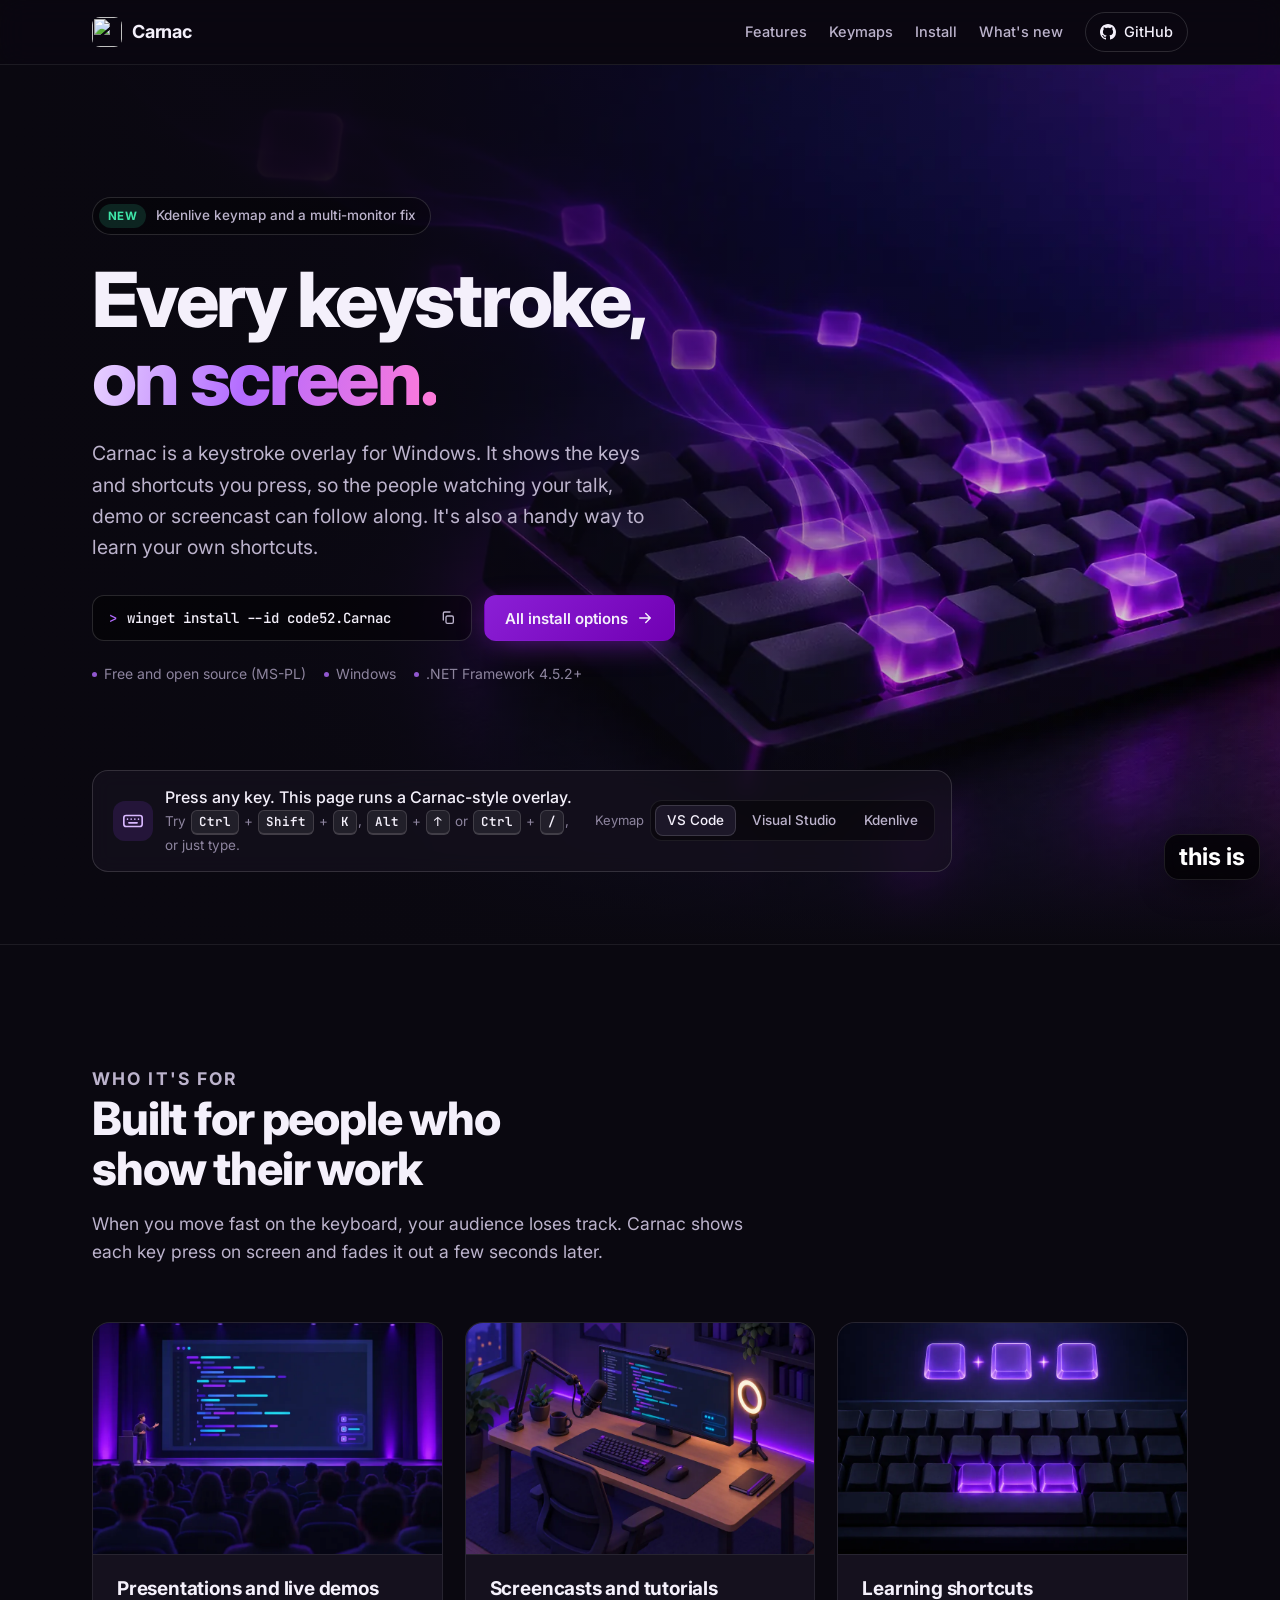
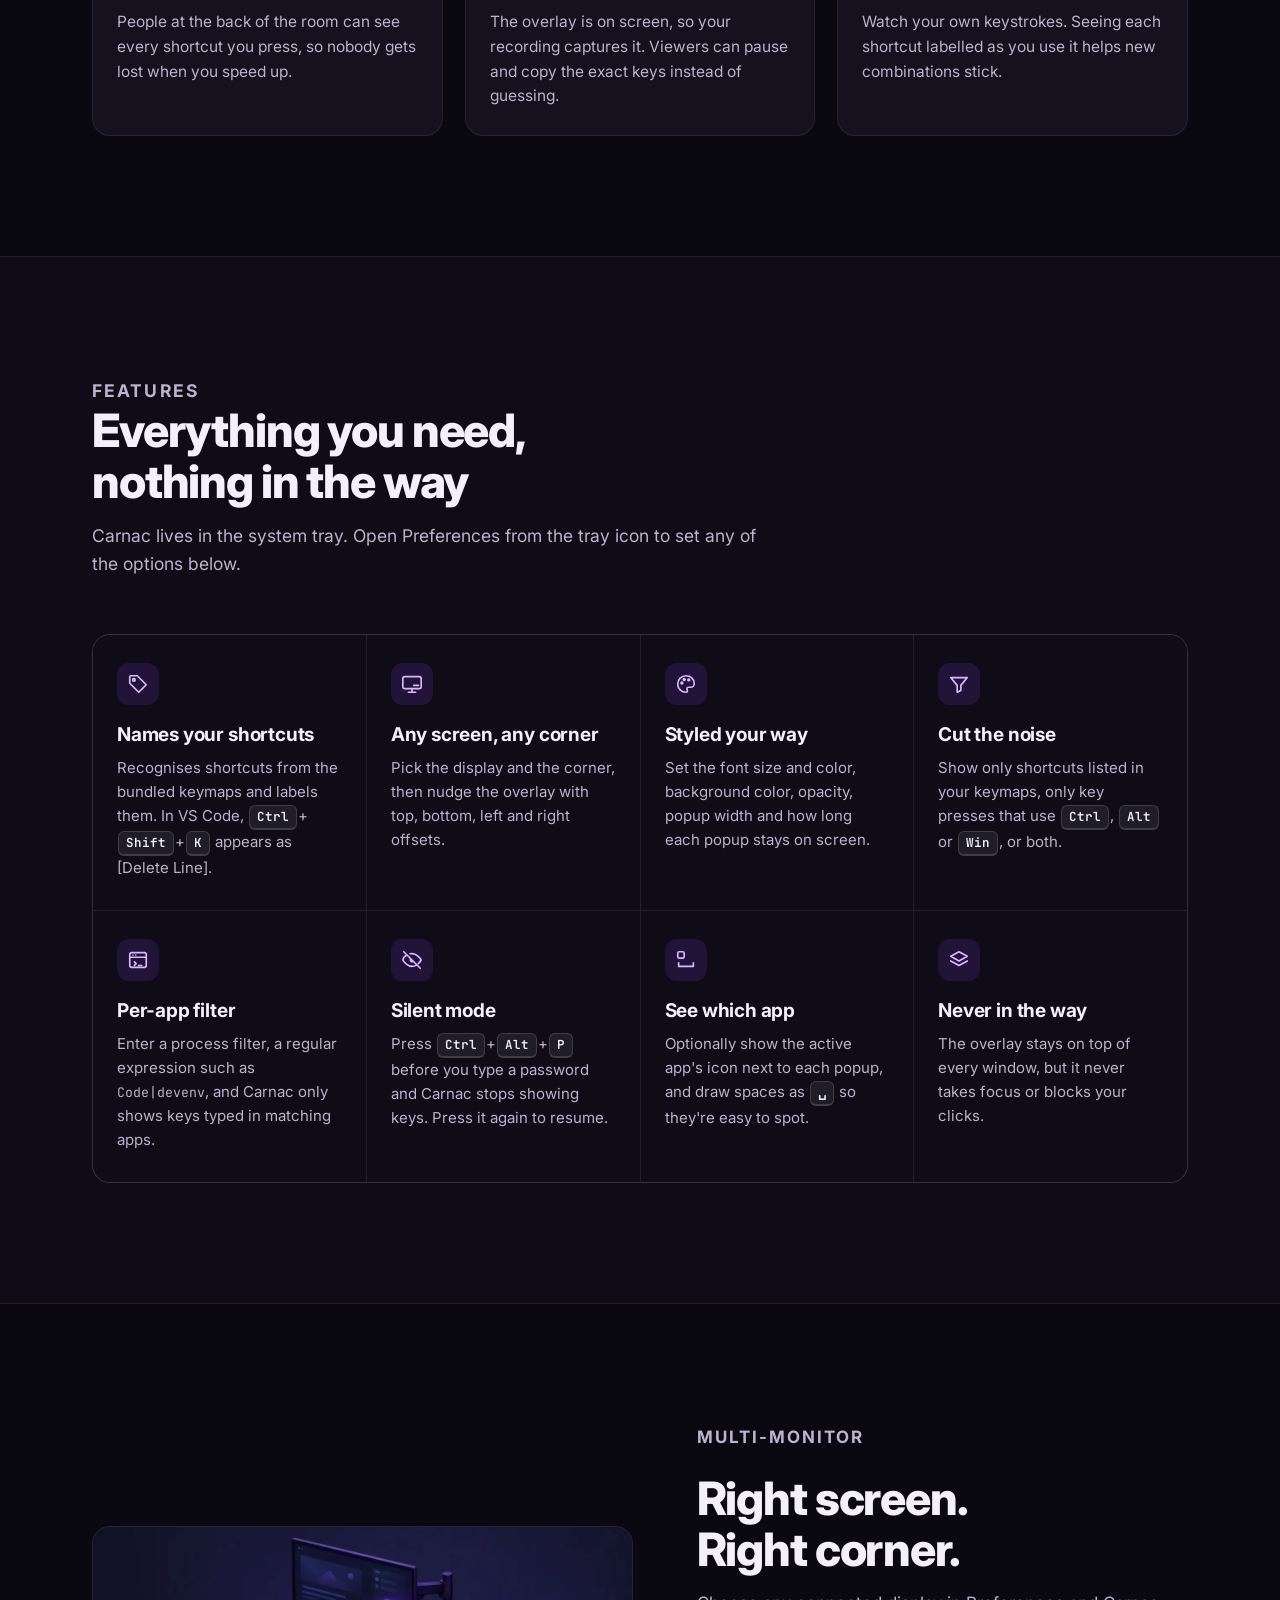
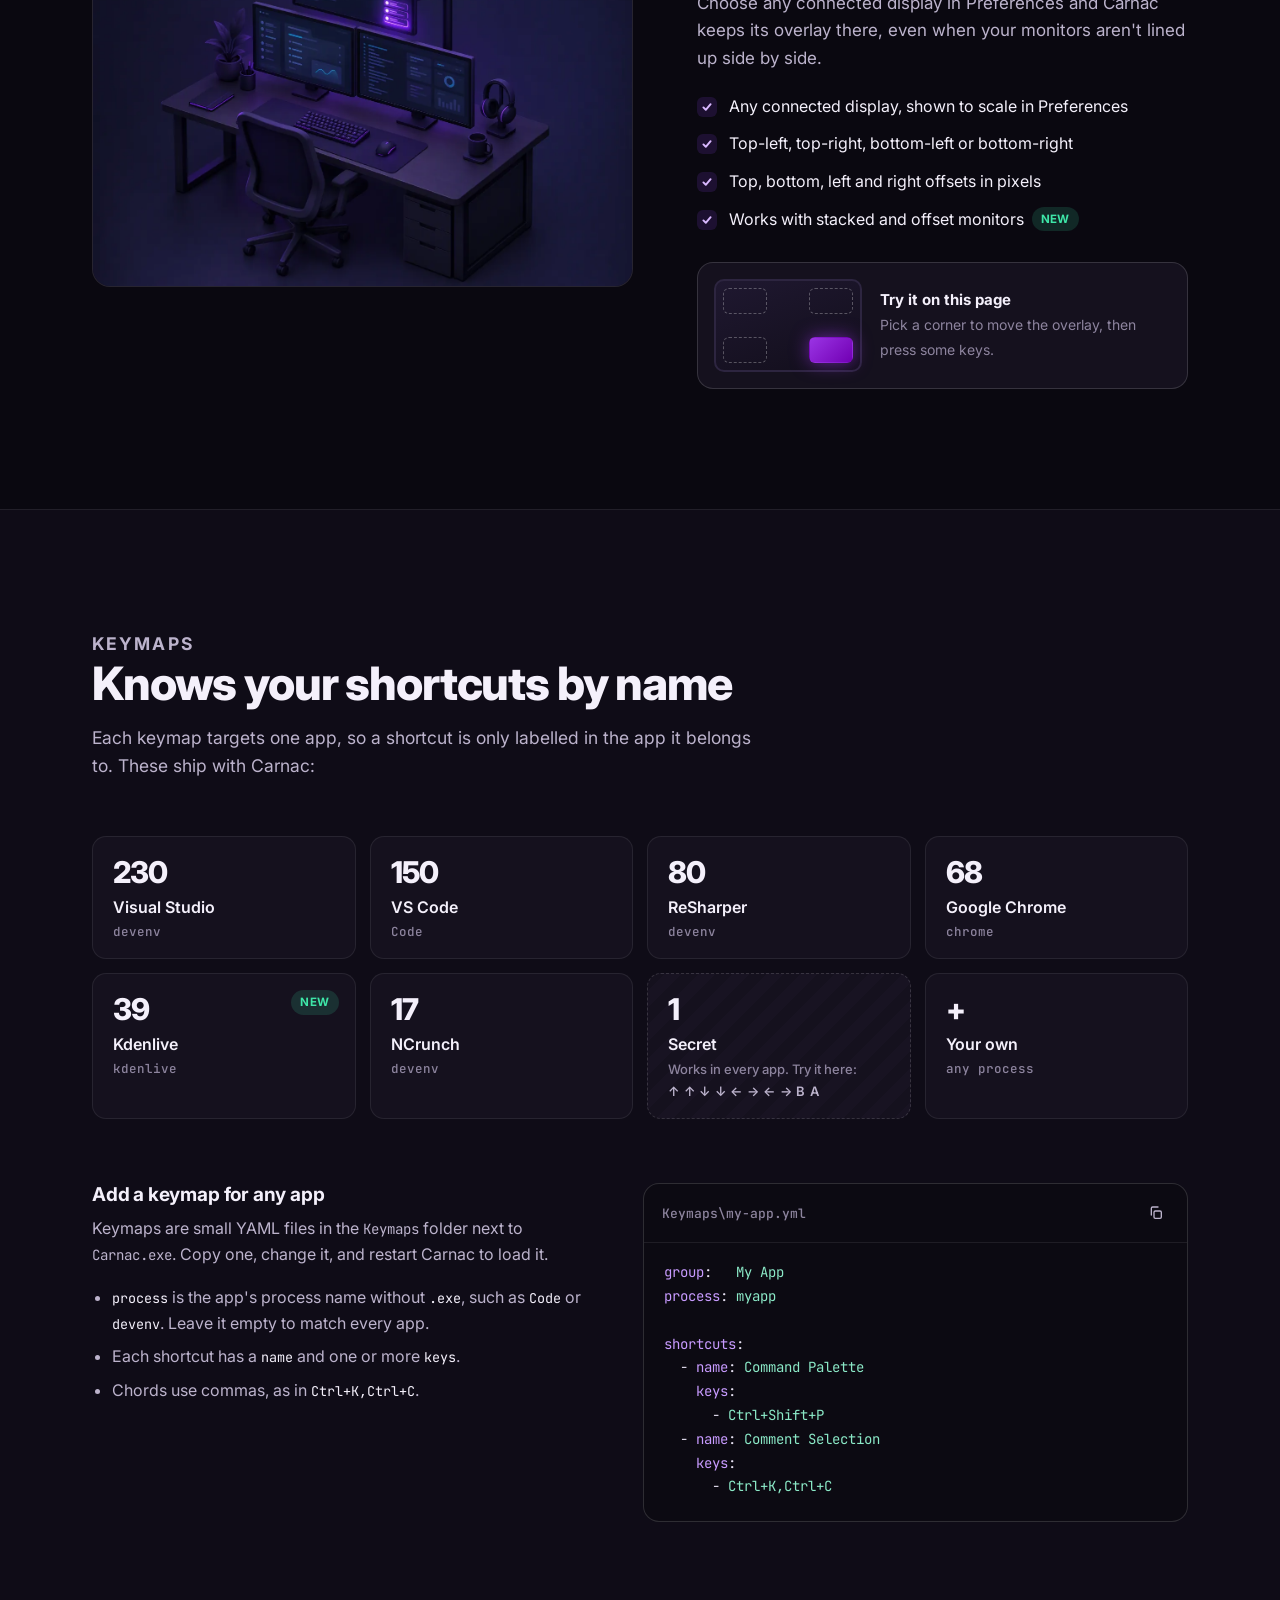
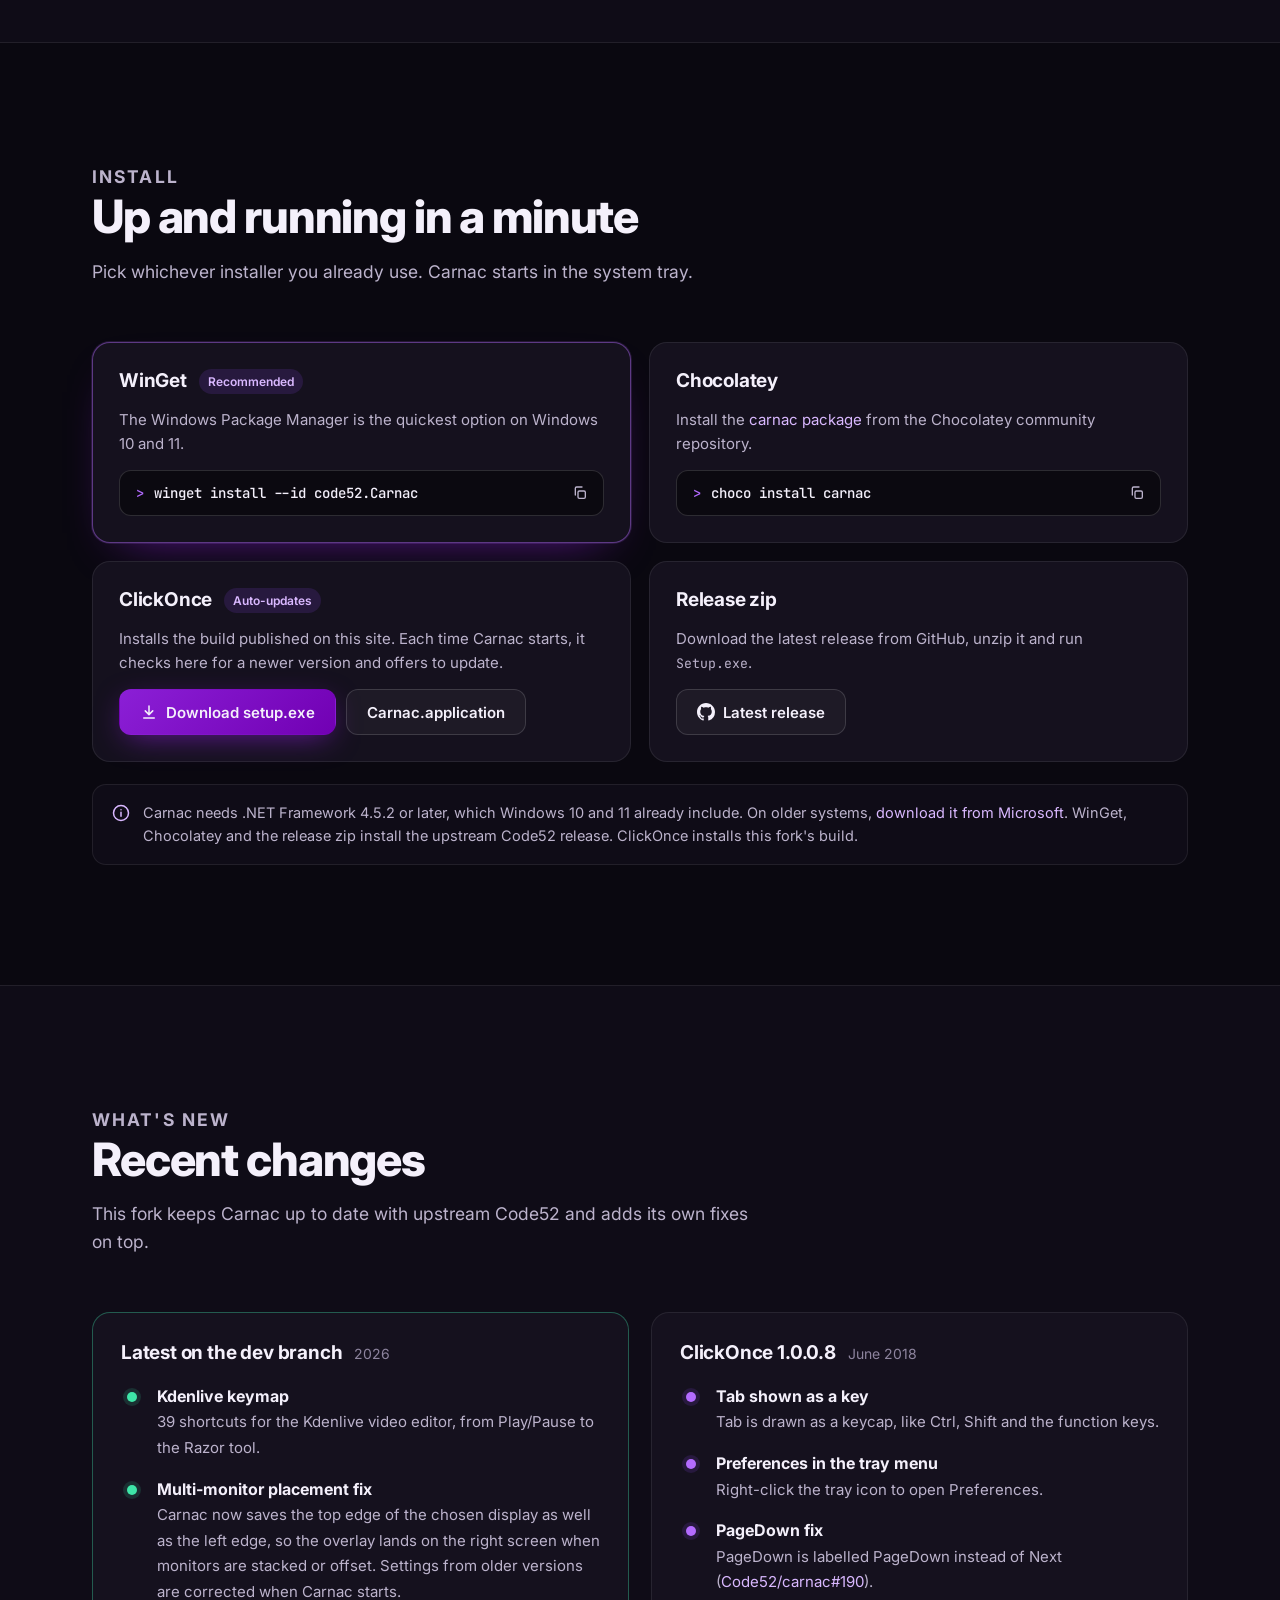
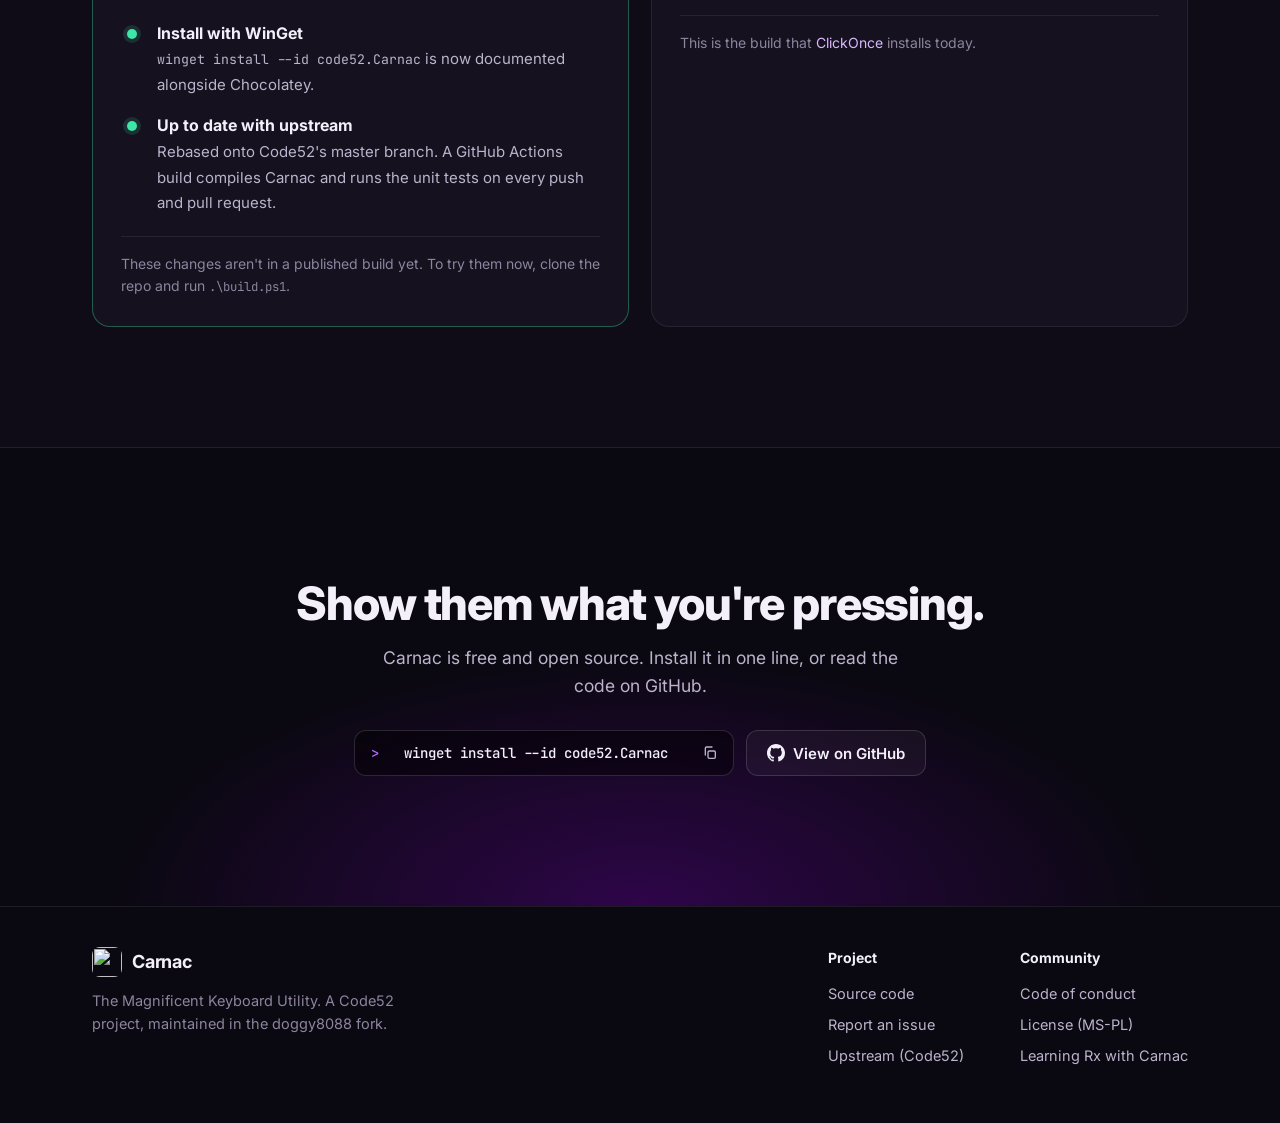
==== index.html @ de067482 "Redesign the website around current Carnac features Replace the 2012 Code52 Jekyll theme with a stat" ====
<!DOCTYPE html>
<html lang="en">
<head>
  <meta charset="utf-8">
  <meta name="viewport" content="width=device-width, initial-scale=1">
  <title>Carnac: keystroke overlay for Windows presentations and screencasts</title>
  <meta name="description" content="Carnac is a free, open-source keystroke overlay for Windows. It shows the keys and shortcuts you press, so your audience can follow along with talks, demos and screencasts.">
  <link rel="canonical" href="https://carnac.gh.miniasp.com/">
  <meta name="theme-color" content="#0a0810">
  <link rel="icon" type="image/png" href="icon.png">
  <link rel="apple-touch-icon" href="icon.png">

  <meta property="og:type" content="website">
  <meta property="og:site_name" content="Carnac">
  <meta property="og:title" content="Carnac: every keystroke, on screen">
  <meta property="og:description" content="A free, open-source keystroke overlay for Windows presentations, screencasts and learning shortcuts.">
  <meta property="og:url" content="https://carnac.gh.miniasp.com/">
  <meta property="og:image" content="https://carnac.gh.miniasp.com/assets/img/og.jpg">
  <meta property="og:image:width" content="1200">
  <meta property="og:image:height" content="630">
  <meta name="twitter:card" content="summary_large_image">

  <link rel="preconnect" href="https://fonts.googleapis.com">
  <link rel="preconnect" href="https://fonts.gstatic.com" crossorigin>
  <link rel="stylesheet" href="https://fonts.googleapis.com/css2?family=Inter:wght@400;500;600;700;800&family=JetBrains+Mono:wght@500;700&display=swap">
  <link rel="preload" as="image" href="assets/img/hero-1920.webp" imagesrcset="assets/img/hero-1024.webp 1024w, assets/img/hero-1920.webp 1920w" imagesizes="100vw">
  <link rel="stylesheet" href="assets/site.css">

  <script type="application/ld+json">
  {
    "@context": "https://schema.org",
    "@type": "SoftwareApplication",
    "name": "Carnac",
    "description": "A keystroke overlay for Windows presentations, screencasts and learning shortcuts.",
    "operatingSystem": "Windows",
    "applicationCategory": "UtilitiesApplication",
    "license": "https://opensource.org/licenses/MS-PL",
    "url": "https://carnac.gh.miniasp.com/",
    "codeRepository": "https://github.com/doggy8088/carnac",
    "offers": { "@type": "Offer", "price": "0", "priceCurrency": "USD" }
  }
  </script>
</head>
<body>
  <a class="skip" href="#main">Skip to content</a>

  <svg width="0" height="0" style="position:absolute" aria-hidden="true">
    <defs>
      <symbol id="i-github" viewBox="0 0 16 16"><path fill="currentColor" d="M8 0C3.58 0 0 3.58 0 8c0 3.54 2.29 6.53 5.47 7.59.4.07.55-.17.55-.38 0-.19-.01-.82-.01-1.49-2.01.37-2.53-.49-2.69-.94-.09-.23-.48-.94-.82-1.13-.28-.15-.68-.52-.01-.53.63-.01 1.08.58 1.23.82.72 1.21 1.87.87 2.33.66.07-.52.28-.87.51-1.07-1.78-.2-3.64-.89-3.64-3.95 0-.87.31-1.59.82-2.15-.08-.2-.36-1.02.08-2.12 0 0 .67-.21 2.2.82.64-.18 1.32-.27 2-.27.68 0 1.36.09 2 .27 1.53-1.04 2.2-.82 2.2-.82.44 1.1.16 1.92.08 2.12.51.56.82 1.27.82 2.15 0 3.07-1.87 3.75-3.65 3.95.29.25.54.73.54 1.48 0 1.07-.01 1.93-.01 2.2 0 .21.15.46.55.38A8.013 8.013 0 0016 8c0-4.42-3.58-8-8-8z"/></symbol>
      <symbol id="i-copy" viewBox="0 0 24 24" fill="none" stroke="currentColor" stroke-width="2" stroke-linecap="round" stroke-linejoin="round"><rect x="9" y="9" width="11" height="11" rx="2"/><path d="M5 15V5a2 2 0 0 1 2-2h8"/></symbol>
      <symbol id="i-check" viewBox="0 0 24 24" fill="none" stroke="currentColor" stroke-width="2.4" stroke-linecap="round" stroke-linejoin="round"><path d="M5 12.5l4.5 4.5L19 7"/></symbol>
      <symbol id="i-keyboard" viewBox="0 0 24 24" fill="none" stroke="currentColor" stroke-width="1.8" stroke-linecap="round" stroke-linejoin="round"><rect x="2" y="6" width="20" height="12" rx="2.5"/><path d="M6 10h.01M10 10h.01M14 10h.01M18 10h.01M7.5 14h9"/></symbol>
      <symbol id="i-tag" viewBox="0 0 24 24" fill="none" stroke="currentColor" stroke-width="1.8" stroke-linecap="round" stroke-linejoin="round"><path d="M3 11.2V4a1 1 0 0 1 1-1h7.2L21 12.8 12.8 21z"/><circle cx="7.5" cy="7.5" r="1.4"/></symbol>
      <symbol id="i-monitor" viewBox="0 0 24 24" fill="none" stroke="currentColor" stroke-width="1.8" stroke-linecap="round" stroke-linejoin="round"><rect x="2" y="4" width="20" height="13" rx="2"/><path d="M8 21h8M12 17v4"/><path d="M14 13.5h5"/></symbol>
      <symbol id="i-palette" viewBox="0 0 24 24" fill="none" stroke="currentColor" stroke-width="1.8" stroke-linecap="round" stroke-linejoin="round"><path d="M12 3a9 9 0 1 0 0 18c1.1 0 1.6-.8 1.6-1.6 0-.9-.6-1.3-.6-2.2 0-.9.7-1.6 1.6-1.6H17a4 4 0 0 0 4-4C21 6.6 17 3 12 3z"/><circle cx="7.5" cy="11" r="1"/><circle cx="10" cy="7" r="1"/><circle cx="15" cy="7.5" r="1"/></symbol>
      <symbol id="i-filter" viewBox="0 0 24 24" fill="none" stroke="currentColor" stroke-width="1.8" stroke-linecap="round" stroke-linejoin="round"><path d="M3 5h18l-7 8.5V19l-4 2v-7.5z"/></symbol>
      <symbol id="i-app" viewBox="0 0 24 24" fill="none" stroke="currentColor" stroke-width="1.8" stroke-linecap="round" stroke-linejoin="round"><rect x="3" y="4" width="18" height="16" rx="2"/><path d="M3 9h18M6.5 6.5h.01M9.5 6.5h.01M8 14l2 2-2 2M12.5 18H16"/></symbol>
      <symbol id="i-eyeoff" viewBox="0 0 24 24" fill="none" stroke="currentColor" stroke-width="1.8" stroke-linecap="round" stroke-linejoin="round"><path d="M3 3l18 18M10.6 10.6a2 2 0 0 0 2.8 2.8M9.9 5.2A9.8 9.8 0 0 1 12 5c5 0 9 5 10 7a13.6 13.6 0 0 1-3.2 4M6.3 6.3C4.1 7.8 2.6 10 2 12c1 2 5 7 10 7 1.8 0 3.4-.6 4.8-1.4"/></symbol>
      <symbol id="i-space" viewBox="0 0 24 24" fill="none" stroke="currentColor" stroke-width="1.8" stroke-linecap="round" stroke-linejoin="round"><rect x="3" y="3" width="7" height="7" rx="1.6"/><path d="M4 15v4h16v-4"/></symbol>
      <symbol id="i-layers" viewBox="0 0 24 24" fill="none" stroke="currentColor" stroke-width="1.8" stroke-linecap="round" stroke-linejoin="round"><path d="M12 3l9 5-9 5-9-5z"/><path d="M3 13l9 5 9-5"/></symbol>
      <symbol id="i-info" viewBox="0 0 24 24" fill="none" stroke="currentColor" stroke-width="1.8" stroke-linecap="round" stroke-linejoin="round"><circle cx="12" cy="12" r="9"/><path d="M12 11v5M12 8h.01"/></symbol>
      <symbol id="i-download" viewBox="0 0 24 24" fill="none" stroke="currentColor" stroke-width="2" stroke-linecap="round" stroke-linejoin="round"><path d="M12 4v11M7 10.5l5 5 5-5M5 20h14"/></symbol>
      <symbol id="i-arrow" viewBox="0 0 24 24" fill="none" stroke="currentColor" stroke-width="2" stroke-linecap="round" stroke-linejoin="round"><path d="M5 12h14M13 6l6 6-6 6"/></symbol>
    </defs>
  </svg>

  <header class="nav">
    <div class="container">
      <a class="brand" href="#top" aria-label="Carnac home"><img src="icon.png" alt="" width="30" height="30">Carnac</a>
      <nav class="nav-links" aria-label="Primary">
        <a href="#features">Features</a>
        <a href="#keymaps">Keymaps</a>
        <a href="#install">Install</a>
        <a href="#whats-new">What's new</a>
        <a class="nav-gh" href="https://github.com/doggy8088/carnac"><svg aria-hidden="true"><use href="#i-github"/></svg>GitHub</a>
      </nav>
    </div>
  </header>

  <main id="main">
    <section class="hero" id="top">
      <div class="hero-art" aria-hidden="true">
        <img src="assets/img/hero-1920.webp" srcset="assets/img/hero-1024.webp 1024w, assets/img/hero-1920.webp 1920w" sizes="100vw" alt="" width="1920" height="1080" fetchpriority="high">
      </div>
      <div class="container hero-inner">
        <div class="hero-copy">
          <a class="eyebrow" href="#whats-new"><span class="pill-new">New</span>Kdenlive keymap and a multi-monitor fix</a>
          <h1>Every keystroke, <span class="grad">on screen.</span></h1>
          <p class="lead">Carnac is a keystroke overlay for Windows. It shows the keys and shortcuts you press, so the people watching your talk, demo or screencast can follow along. It's also a handy way to learn your own shortcuts.</p>
          <div class="cta">
            <div class="cmd">
              <span class="prompt" aria-hidden="true">&gt;</span>
              <code id="cmd-hero">winget install --id code52.Carnac</code>
              <button class="copy" type="button" data-copy="cmd-hero" aria-label="Copy to clipboard">
                <svg class="cp" aria-hidden="true"><use href="#i-copy"/></svg><svg class="ok" aria-hidden="true"><use href="#i-check"/></svg>
              </button>
            </div>
            <a class="btn btn-primary" href="#install">All install options<svg aria-hidden="true"><use href="#i-arrow"/></svg></a>
          </div>
          <p class="hero-meta"><span>Free and open source (MS-PL)</span><span>Windows</span><span>.NET Framework 4.5.2+</span></p>
        </div>

        <div class="try" role="group" aria-label="Try the overlay">
          <div class="try-msg">
            <span class="try-ico" aria-hidden="true"><svg><use href="#i-keyboard"/></svg></span>
            <div>
              <span class="kb-only">Press any key. This page runs a Carnac-style overlay.<small id="try-hint">Try Ctrl + Shift + K, Alt + ↑ or Ctrl + /, or just type.</small></span>
              <span class="touch-only">Watch the overlay in the corner.<small>On a PC with a keyboard, press any key on this page to try it.</small></span>
            </div>
          </div>
          <div class="kb-only">
            <span class="seg-label">Keymap</span>
            <div class="seg">
              <button type="button" data-keymap="vscode">VS Code</button>
              <button type="button" data-keymap="vs">Visual Studio</button>
              <button type="button" data-keymap="kdenlive">Kdenlive</button>
            </div>
          </div>
        </div>
      </div>
    </section>

    <section class="section" aria-labelledby="uses-title">
      <div class="container">
        <div class="section-head">
          <p class="kicker">Who it's for</p>
          <h2 id="uses-title">Built for people who show their work</h2>
          <p>When you move fast on the keyboard, your audience loses track. Carnac shows each key press on screen and fades it out a few seconds later.</p>
        </div>
        <div class="cases">
          <article class="case">
            <img src="assets/img/usecase-presentations.webp" alt="A presenter on stage in front of a large screen showing code, with keystroke popups in the corner" width="960" height="640" loading="lazy">
            <div class="case-body">
              <h3>Presentations and live demos</h3>
              <p>People at the back of the room can see every shortcut you press, so nobody gets lost when you speed up.</p>
            </div>
          </article>
          <article class="case">
            <img src="assets/img/usecase-screencast.webp" alt="A home studio desk with a microphone, ring light and a monitor showing keystroke popups" width="960" height="640" loading="lazy">
            <div class="case-body">
              <h3>Screencasts and tutorials</h3>
              <p>The overlay is on screen, so your recording captures it. Viewers can pause and copy the exact keys instead of guessing.</p>
            </div>
          </article>
          <article class="case">
            <img src="assets/img/usecase-learn.webp" alt="A keyboard with three glowing keys and three floating keycaps joined by plus signs" width="960" height="640" loading="lazy">
            <div class="case-body">
              <h3>Learning shortcuts</h3>
              <p>Watch your own keystrokes. Seeing each shortcut labelled as you use it helps new combinations stick.</p>
            </div>
          </article>
        </div>
      </div>
    </section>

    <section class="section section-alt" id="features" aria-labelledby="features-title">
      <div class="container">
        <div class="section-head">
          <p class="kicker">Features</p>
          <h2 id="features-title">Everything you need, nothing in the way</h2>
          <p>Carnac lives in the system tray. Open Preferences from the tray icon to set any of the options below.</p>
        </div>
        <div class="features">
          <div class="feature">
            <div class="ico" aria-hidden="true"><svg><use href="#i-tag"/></svg></div>
            <h3>Names your shortcuts</h3>
            <p>Recognises shortcuts from the bundled keymaps and labels them. In VS Code, <kbd>Ctrl</kbd>+<kbd>Shift</kbd>+<kbd>K</kbd> appears as [Delete Line].</p>
          </div>
          <div class="feature">
            <div class="ico" aria-hidden="true"><svg><use href="#i-monitor"/></svg></div>
            <h3>Any screen, any corner</h3>
            <p>Pick the display and the corner, then nudge the overlay with top, bottom, left and right offsets.</p>
          </div>
          <div class="feature">
            <div class="ico" aria-hidden="true"><svg><use href="#i-palette"/></svg></div>
            <h3>Styled your way</h3>
            <p>Set the font size and color, background color, opacity, popup width and how long each popup stays on screen.</p>
          </div>
          <div class="feature">
            <div class="ico" aria-hidden="true"><svg><use href="#i-filter"/></svg></div>
            <h3>Cut the noise</h3>
            <p>Show only shortcuts listed in your keymaps, only key presses that use <kbd>Ctrl</kbd>, <kbd>Alt</kbd> or <kbd>Win</kbd>, or both.</p>
          </div>
          <div class="feature">
            <div class="ico" aria-hidden="true"><svg><use href="#i-app"/></svg></div>
            <h3>Per-app filter</h3>
            <p>Enter a process filter, a regular expression such as <code>Code|devenv</code>, and Carnac only shows keys typed in matching apps.</p>
          </div>
          <div class="feature">
            <div class="ico" aria-hidden="true"><svg><use href="#i-eyeoff"/></svg></div>
            <h3>Silent mode</h3>
            <p>Press <kbd>Ctrl</kbd>+<kbd>Alt</kbd>+<kbd>P</kbd> before you type a password and Carnac stops showing keys. Press it again to resume.</p>
          </div>
          <div class="feature">
            <div class="ico" aria-hidden="true"><svg><use href="#i-space"/></svg></div>
            <h3>See which app</h3>
            <p>Optionally show the active app's icon next to each popup, and draw spaces as <kbd>␣</kbd> so they're easy to spot.</p>
          </div>
          <div class="feature">
            <div class="ico" aria-hidden="true"><svg><use href="#i-layers"/></svg></div>
            <h3>Never in the way</h3>
            <p>The overlay stays on top of every window, but it never takes focus or blocks your clicks.</p>
          </div>
        </div>
      </div>
    </section>

    <section class="section" aria-labelledby="screens-title">
      <div class="container spot">
        <div class="spot-art">
          <img src="assets/img/multimonitor.webp" alt="A desk with two monitors side by side and a third mounted above them, with keystroke popups on the top screen" width="1280" height="853" loading="lazy">
        </div>
        <div>
          <p class="kicker">Multi-monitor</p>
          <h2 id="screens-title">Right screen. Right corner.</h2>
          <p>Choose any connected display in Preferences and Carnac keeps its overlay there, even when your monitors aren't lined up side by side.</p>
          <ul class="checks">
            <li>Any connected display, shown to scale in Preferences</li>
            <li>Top-left, top-right, bottom-left or bottom-right</li>
            <li>Top, bottom, left and right offsets in pixels</li>
            <li>Works with stacked and offset monitors<span class="pill-new">New</span></li>
          </ul>
          <div class="placer">
            <div class="placer-screen" role="group" aria-label="Move this page's overlay">
              <button type="button" data-place="top-left" aria-label="Top left"></button>
              <button type="button" data-place="top-right" aria-label="Top right"></button>
              <button type="button" data-place="bottom-left" aria-label="Bottom left"></button>
              <button type="button" data-place="bottom-right" aria-label="Bottom right"></button>
            </div>
            <div class="placer-text">
              <strong>Try it on this page</strong>
              <span>Pick a corner to move the overlay, then press some keys.</span>
            </div>
          </div>
        </div>
      </div>
    </section>

    <section class="section section-alt" id="keymaps" aria-labelledby="keymaps-title">
      <div class="container">
        <div class="section-head">
          <p class="kicker">Keymaps</p>
          <h2 id="keymaps-title">Knows your shortcuts by name</h2>
          <p>Each keymap targets one app, so a shortcut is only labelled in the app it belongs to. These ship with Carnac:</p>
        </div>
        <div class="keymaps">
          <div class="km"><div class="n">230</div><div class="t">Visual Studio</div><div class="p">devenv</div></div>
          <div class="km"><div class="n">150</div><div class="t">VS Code</div><div class="p">Code</div></div>
          <div class="km"><div class="n">80</div><div class="t">ReSharper</div><div class="p">devenv</div></div>
          <div class="km"><div class="n">68</div><div class="t">Google Chrome</div><div class="p">chrome</div></div>
          <div class="km"><span class="pill-new">New</span><div class="n">39</div><div class="t">Kdenlive</div><div class="p">kdenlive</div></div>
          <div class="km"><div class="n">17</div><div class="t">NCrunch</div><div class="p">devenv</div></div>
          <div class="km km-secret"><div class="n">1</div><div class="t">Secret</div><div class="p">Works in every app. Try it here:<span class="seq" aria-label="up up down down left right left right B A">↑ ↑ ↓ ↓ ← → ← → B A</span></div></div>
          <div class="km"><div class="n">+</div><div class="t">Your own</div><div class="p">any process</div></div>
        </div>

        <div class="custom">
          <div>
            <h3>Add a keymap for any app</h3>
            <p>Keymaps are small YAML files in the <code>Keymaps</code> folder next to <code>Carnac.exe</code>. Copy one, change it, and restart Carnac to load it.</p>
            <ul>
              <li><code>process</code> is the app's process name without <code>.exe</code>, such as <code>Code</code> or <code>devenv</code>. Leave it empty to match every app.</li>
              <li>Each shortcut has a <code>name</code> and one or more <code>keys</code>.</li>
              <li>Chords use commas, as in <code>Ctrl+K,Ctrl+C</code>.</li>
            </ul>
          </div>
          <div class="code">
            <div class="code-bar"><span>Keymaps\my-app.yml</span>
              <button class="copy" type="button" data-copy="yaml-sample" aria-label="Copy to clipboard">
                <svg class="cp" aria-hidden="true"><use href="#i-copy"/></svg><svg class="ok" aria-hidden="true"><use href="#i-check"/></svg>
              </button>
            </div>
<pre id="yaml-sample"><span class="tok-k">group</span>:   <span class="tok-s">My App</span>
<span class="tok-k">process</span>: <span class="tok-s">myapp</span>

<span class="tok-k">shortcuts</span>:
  - <span class="tok-k">name</span>: <span class="tok-s">Command Palette</span>
    <span class="tok-k">keys</span>:
      - <span class="tok-s">Ctrl+Shift+P</span>
  - <span class="tok-k">name</span>: <span class="tok-s">Comment Selection</span>
    <span class="tok-k">keys</span>:
      - <span class="tok-s">Ctrl+K,Ctrl+C</span></pre>
          </div>
        </div>
      </div>
    </section>

    <section class="section" id="install" aria-labelledby="install-title">
      <div class="container">
        <div class="section-head">
          <p class="kicker">Install</p>
          <h2 id="install-title">Up and running in a minute</h2>
          <p>Pick whichever installer you already use. Carnac starts in the system tray.</p>
        </div>
        <div class="installs">
          <div class="inst inst-rec">
            <div class="inst-head"><h3>WinGet</h3><span class="tag">Recommended</span></div>
            <p>The Windows Package Manager is the quickest option on Windows 10 and 11.</p>
            <div class="cmd">
              <span class="prompt" aria-hidden="true">&gt;</span>
              <code id="cmd-winget">winget install --id code52.Carnac</code>
              <button class="copy" type="button" data-copy="cmd-winget" aria-label="Copy to clipboard">
                <svg class="cp" aria-hidden="true"><use href="#i-copy"/></svg><svg class="ok" aria-hidden="true"><use href="#i-check"/></svg>
              </button>
            </div>
          </div>
          <div class="inst">
            <div class="inst-head"><h3>Chocolatey</h3></div>
            <p>Install the <a href="https://community.chocolatey.org/packages/carnac">carnac package</a> from the Chocolatey community repository.</p>
            <div class="cmd">
              <span class="prompt" aria-hidden="true">&gt;</span>
              <code id="cmd-choco">choco install carnac</code>
              <button class="copy" type="button" data-copy="cmd-choco" aria-label="Copy to clipboard">
                <svg class="cp" aria-hidden="true"><use href="#i-copy"/></svg><svg class="ok" aria-hidden="true"><use href="#i-check"/></svg>
              </button>
            </div>
          </div>
          <div class="inst">
            <div class="inst-head"><h3>ClickOnce</h3><span class="tag">Auto-updates</span></div>
            <p>Installs the build published on this site. Each time Carnac starts, it checks here for a newer version and offers to update.</p>
            <div class="row">
              <a class="btn btn-primary" href="publish/setup.exe"><svg aria-hidden="true"><use href="#i-download"/></svg>Download setup.exe</a>
              <a class="btn" href="publish/Carnac.application">Carnac.application</a>
            </div>
          </div>
          <div class="inst">
            <div class="inst-head"><h3>Release zip</h3></div>
            <p>Download the latest release from GitHub, unzip it and run <code>Setup.exe</code>.</p>
            <div class="row">
              <a class="btn" href="https://github.com/Code52/carnac/releases/latest"><svg aria-hidden="true"><use href="#i-github"/></svg>Latest release</a>
            </div>
          </div>
        </div>
        <div class="note">
          <svg aria-hidden="true"><use href="#i-info"/></svg>
          <div>Carnac needs .NET Framework 4.5.2 or later, which Windows 10 and 11 already include. On older systems, <a href="https://www.microsoft.com/en-au/download/details.aspx?id=42643">download it from Microsoft</a>. WinGet, Chocolatey and the release zip install the upstream Code52 release. ClickOnce installs this fork's build.</div>
        </div>
      </div>
    </section>

    <section class="section section-alt" id="whats-new" aria-labelledby="new-title">
      <div class="container">
        <div class="section-head">
          <p class="kicker">What's new</p>
          <h2 id="new-title">Recent changes</h2>
          <p>This fork keeps Carnac up to date with upstream Code52 and adds its own fixes on top.</p>
        </div>
        <div class="timeline">
          <article class="release release-latest">
            <div class="release-head"><h3>Latest on the dev branch</h3><span class="when">2026</span></div>
            <ul>
              <li><span class="dot"></span><div><strong>Kdenlive keymap</strong><span>39 shortcuts for the Kdenlive video editor, from Play/Pause to the Razor tool.</span></div></li>
              <li><span class="dot"></span><div><strong>Multi-monitor placement fix</strong><span>Carnac now saves the top edge of the chosen display as well as the left edge, so the overlay lands on the right screen when monitors are stacked or offset. Settings from older versions are corrected when Carnac starts.</span></div></li>
              <li><span class="dot"></span><div><strong>Install with WinGet</strong><span><code>winget install --id code52.Carnac</code> is now documented alongside Chocolatey.</span></div></li>
              <li><span class="dot"></span><div><strong>Up to date with upstream</strong><span>Rebased onto Code52's master branch. A GitHub Actions build compiles Carnac and runs the unit tests on every push and pull request.</span></div></li>
            </ul>
            <p class="foot">These changes aren't in a published build yet. To try them now, clone the repo and run <code>.\build.ps1</code>.</p>
          </article>
          <article class="release">
            <div class="release-head"><h3>ClickOnce 1.0.0.8</h3><span class="when">June 2018</span></div>
            <ul>
              <li><span class="dot"></span><div><strong>Tab shown as a key</strong><span>Tab is drawn as a keycap, like Ctrl, Shift and the function keys.</span></div></li>
              <li><span class="dot"></span><div><strong>Preferences in the tray menu</strong><span>Right-click the tray icon to open Preferences.</span></div></li>
              <li><span class="dot"></span><div><strong>PageDown fix</strong><span>PageDown is labelled PageDown instead of Next (<a href="https://github.com/Code52/carnac/issues/190">Code52/carnac#190</a>).</span></div></li>
            </ul>
            <p class="foot">This is the build that <a href="#install">ClickOnce</a> installs today.</p>
          </article>
        </div>
      </div>
    </section>

    <section class="final" aria-labelledby="final-title">
      <div class="container">
        <h2 id="final-title">Show them what you're pressing.</h2>
        <p>Carnac is free and open source. Install it in one line, or read the code on GitHub.</p>
        <div class="cta">
          <div class="cmd">
            <span class="prompt" aria-hidden="true">&gt;</span>
            <code id="cmd-final">winget install --id code52.Carnac</code>
            <button class="copy" type="button" data-copy="cmd-final" aria-label="Copy to clipboard">
              <svg class="cp" aria-hidden="true"><use href="#i-copy"/></svg><svg class="ok" aria-hidden="true"><use href="#i-check"/></svg>
            </button>
          </div>
          <a class="btn" href="https://github.com/doggy8088/carnac"><svg aria-hidden="true"><use href="#i-github"/></svg>View on GitHub</a>
        </div>
      </div>
    </section>
  </main>

  <footer>
    <div class="container foot-grid">
      <div class="foot-brand">
        <a class="brand" href="#top"><img src="icon.png" alt="" width="30" height="30">Carnac</a>
        <p>The Magnificent Keyboard Utility. A Code52 project, maintained in the doggy8088 fork.</p>
      </div>
      <div class="foot-cols">
        <div>
          <h4>Project</h4>
          <ul>
            <li><a href="https://github.com/doggy8088/carnac">Source code</a></li>
            <li><a href="https://github.com/doggy8088/carnac/issues">Report an issue</a></li>
            <li><a href="https://github.com/Code52/carnac">Upstream (Code52)</a></li>
          </ul>
        </div>
        <div>
          <h4>Community</h4>
          <ul>
            <li><a href="https://github.com/doggy8088/carnac/blob/dev/CODE_OF_CONDUCT.md">Code of conduct</a></li>
            <li><a href="https://github.com/doggy8088/carnac/blob/dev/LICENSE.md">License (MS-PL)</a></li>
            <li><a href="http://jake.ginnivan.net/blog/carnac-improvements/part-1/">Learning Rx with Carnac</a></li>
          </ul>
        </div>
      </div>
    </div>
  </footer>

  <div class="overlay" id="overlay" data-place="bottom-right" aria-hidden="true"></div>

  <script src="assets/keymaps.js" defer></script>
  <script src="assets/site.js" defer></script>
</body>
</html>
---- assets/site.css ----
:root {
  color-scheme: dark;
  --bg: #0a0810;
  --bg-2: #0f0c17;
  --surface: #15111e;
  --surface-2: #1c1728;
  --line: rgba(255, 255, 255, 0.08);
  --line-2: rgba(255, 255, 255, 0.14);
  --text: #f4f0fb;
  --text-2: #bcb3cc;
  --text-3: #8d849e;
  --brand: #7100b3;
  --accent: #b36bff;
  --accent-2: #d9b8ff;
  --accent-soft: rgba(151, 71, 255, 0.14);
  --new: #3ee6a8;
  --radius: 18px;
  --radius-sm: 10px;
  --maxw: 1160px;
  --gutter: clamp(16px, 4vw, 32px);
  --font: "Inter", "Segoe UI", system-ui, -apple-system, sans-serif;
  --mono: "JetBrains Mono", "Cascadia Code", Consolas, ui-monospace, monospace;
  --ov-bg: rgba(0, 0, 0, 0.72);
  --ov-fg: #fff;
}

*, *::before, *::after { box-sizing: border-box; }
html { scroll-behavior: smooth; -webkit-text-size-adjust: 100%; }
body {
  margin: 0;
  background: var(--bg);
  color: var(--text);
  font: 400 16px/1.6 var(--font);
  -webkit-font-smoothing: antialiased;
  overflow-x: hidden;
}
img { max-width: 100%; height: auto; display: block; }
h1, h2, h3 { text-wrap: balance; }
.section-head p, .lead { text-wrap: pretty; }
p code, li code, .note code { font-size: .88em; }
/* Let grid and flex children shrink below their content (long commands scroll instead). */
.case, .feature, .km, .inst, .release, .spot > *, .custom > *, .hero-copy { min-width: 0; }
a { color: var(--accent-2); text-decoration: none; }
a:hover { text-decoration: underline; text-underline-offset: 3px; }
code, kbd, pre { font-family: var(--mono); }
:focus-visible { outline: 2px solid var(--accent); outline-offset: 3px; border-radius: 6px; }
.container { width: 100%; max-width: var(--maxw); margin: 0 auto; padding: 0 var(--gutter); }
.skip { position: absolute; left: -999px; top: 8px; background: var(--surface-2); padding: 8px 14px; border-radius: 8px; z-index: 100; }
.skip:focus { left: 8px; }

/* ---------- Nav ---------- */
.nav {
  position: sticky; top: 0; z-index: 40;
  backdrop-filter: saturate(160%) blur(14px);
  -webkit-backdrop-filter: saturate(160%) blur(14px);
  background: rgba(10, 8, 16, 0.72);
  border-bottom: 1px solid var(--line);
}
.nav .container { display: flex; align-items: center; gap: 24px; height: 64px; }
.brand { display: flex; align-items: center; gap: 10px; color: var(--text); font-weight: 700; font-size: 18px; letter-spacing: -0.01em; }
.brand:hover { text-decoration: none; }
.brand img { width: 30px; height: 30px; border-radius: 8px; }
.nav-links { display: flex; gap: 22px; margin-left: auto; align-items: center; }
.nav-links a { color: var(--text-2); font-size: 14.5px; font-weight: 500; }
.nav-links a:hover { color: var(--text); text-decoration: none; }
.nav-gh { display: inline-flex; align-items: center; gap: 8px; padding: 7px 14px; border: 1px solid var(--line-2); border-radius: 999px; color: var(--text) !important; }
.nav-gh svg { width: 16px; height: 16px; }
@media (max-width: 760px) { .nav-links a:not(.nav-gh) { display: none; } }

/* ---------- Buttons ---------- */
.btn {
  display: inline-flex; align-items: center; justify-content: center; gap: 8px;
  height: 46px; padding: 0 20px; border-radius: 12px;
  font: 600 15px/1 var(--font); color: var(--text);
  border: 1px solid var(--line-2); background: rgba(255, 255, 255, 0.04);
  cursor: pointer; transition: background .2s, border-color .2s, transform .2s;
}
.btn:hover { text-decoration: none; background: rgba(255, 255, 255, 0.08); border-color: rgba(255, 255, 255, 0.22); }
.btn:active { transform: translateY(1px); }
.btn svg { width: 18px; height: 18px; }
.btn-primary { background: linear-gradient(135deg, #8b1fd6, var(--brand)); border-color: transparent; box-shadow: 0 8px 30px -8px rgba(139, 31, 214, 0.7); }
.btn-primary:hover { background: linear-gradient(135deg, #9a34e4, #7f0bc6); border-color: transparent; }

/* ---------- Command box ---------- */
.cmd {
  display: flex; align-items: center; gap: 10px; min-width: 0;
  height: 46px; padding: 0 6px 0 16px; border-radius: 12px;
  background: rgba(0, 0, 0, 0.45); border: 1px solid var(--line-2);
  font: 500 14px/1 var(--mono); color: var(--text);
}
.cmd .prompt { color: var(--accent); user-select: none; }
.cmd code { flex: 1; min-width: 0; white-space: nowrap; overflow-x: auto; scrollbar-width: none; }
.cmd code::-webkit-scrollbar { display: none; }
.copy {
  flex: none; display: inline-grid; place-items: center; width: 34px; height: 34px; border-radius: 8px;
  border: 0; background: transparent; color: var(--text-2); cursor: pointer; transition: background .2s, color .2s;
}
.copy:hover { background: rgba(255, 255, 255, 0.08); color: var(--text); }
.copy svg { width: 16px; height: 16px; }
.copy .ok { display: none; color: var(--new); }
@media (max-width: 420px) { .cmd { font-size: 12.5px; gap: 8px; padding-left: 12px; } }
.copy.done .ok { display: block; }
.copy.done .cp { display: none; }

/* ---------- Hero ---------- */
.hero { position: relative; overflow: hidden; isolation: isolate; border-bottom: 1px solid var(--line); }
.hero-art { position: absolute; inset: 0; z-index: -1; }
.hero-art img { width: 100%; height: 100%; object-fit: cover; object-position: 70% 50%; }
.hero-art::after {
  content: ""; position: absolute; inset: 0;
  background:
    linear-gradient(90deg, var(--bg) 0%, rgba(10, 8, 16, 0.92) 30%, rgba(10, 8, 16, 0.35) 62%, rgba(10, 8, 16, 0.1) 100%),
    linear-gradient(0deg, var(--bg) 0%, rgba(10, 8, 16, 0) 30%);
}
.hero-inner { padding-top: clamp(64px, 11vw, 132px); padding-bottom: clamp(40px, 6vw, 72px); }
.hero-copy { max-width: 620px; }
.eyebrow {
  display: inline-flex; align-items: center; gap: 10px; padding: 6px 14px 6px 6px; margin-bottom: 26px;
  border-radius: 999px; border: 1px solid var(--line-2); background: rgba(0, 0, 0, 0.35);
  color: var(--text-2); font-size: 13.5px; font-weight: 500;
}
.eyebrow:hover { text-decoration: none; color: var(--text); border-color: rgba(255, 255, 255, 0.24); }
.pill-new { display: inline-block; padding: 3px 9px; border-radius: 999px; background: rgba(62, 230, 168, 0.14); color: var(--new); font-size: 11.5px; font-weight: 700; letter-spacing: .04em; text-transform: uppercase; }
h1 {
  margin: 0 0 22px; font-size: clamp(42px, 7vw, 76px); line-height: 1.02; letter-spacing: -0.035em; font-weight: 800;
}
h1 .grad { background: linear-gradient(100deg, #e9d5ff 0%, var(--accent) 45%, #ff7ad9 100%); -webkit-background-clip: text; background-clip: text; color: transparent; }
.lead { margin: 0 0 32px; font-size: clamp(17px, 2vw, 19.5px); color: var(--text-2); max-width: 560px; }
.cta { display: flex; flex-wrap: wrap; gap: 12px; align-items: center; }
.cta .cmd { flex: 1 1 320px; max-width: 380px; }
.hero-meta { margin: 22px 0 0; color: var(--text-3); font-size: 14px; display: flex; flex-wrap: wrap; gap: 6px 18px; }
.hero-meta span { display: inline-flex; align-items: center; gap: 7px; }
.hero-meta span::before { content: ""; width: 5px; height: 5px; border-radius: 50%; background: var(--accent); opacity: .8; }

.try {
  margin-top: clamp(40px, 7vw, 84px); max-width: 860px;
  display: flex; flex-wrap: wrap; align-items: center; gap: 14px 20px;
  padding: 14px 16px 14px 20px; border-radius: 16px;
  background: rgba(21, 17, 30, 0.72); border: 1px solid var(--line-2);
  backdrop-filter: blur(10px); -webkit-backdrop-filter: blur(10px);
}
.try-msg { display: flex; align-items: center; gap: 12px; font-weight: 500; color: var(--text); flex: 1 1 320px; }
.try-msg small { display: block; color: var(--text-3); font-weight: 400; font-size: 13.5px; }
.try-ico { flex: none; display: grid; place-items: center; width: 40px; height: 40px; border-radius: 12px; background: var(--accent-soft); color: var(--accent-2); }
.try-ico svg { width: 22px; height: 22px; }
.touch-only { display: none; }
.touch .touch-only { display: block; }
.touch .kb-only { display: none; }
.seg { display: inline-flex; padding: 4px; gap: 4px; border-radius: 12px; background: rgba(0, 0, 0, 0.4); border: 1px solid var(--line); flex-wrap: wrap; }
.seg-label { color: var(--text-3); font-size: 13px; margin-right: 2px; }
.seg button {
  border: 0; background: transparent; color: var(--text-2); font: 500 13.5px/1 var(--font);
  padding: 9px 12px; border-radius: 8px; cursor: pointer;
}
.seg button:hover { color: var(--text); }
.seg button[aria-pressed="true"] { background: var(--surface-2); color: var(--text); box-shadow: inset 0 0 0 1px var(--line-2); }

/* ---------- Sections ---------- */
section { position: relative; }
.section { padding: clamp(72px, 10vw, 120px) 0; }
.section-alt { background: var(--bg-2); border-top: 1px solid var(--line); border-bottom: 1px solid var(--line); }
.kicker { margin: 0 0 12px; color: var(--accent); font-size: 13px; font-weight: 700; letter-spacing: .12em; text-transform: uppercase; }
h2 { margin: 0 0 16px; font-size: clamp(30px, 4.4vw, 46px); line-height: 1.1; letter-spacing: -0.025em; font-weight: 800; }
h3 { margin: 0 0 8px; font-size: 19px; line-height: 1.3; letter-spacing: -0.01em; font-weight: 700; }
.section-head { max-width: 680px; margin-bottom: clamp(36px, 5vw, 56px); }
.section-head p { margin: 0; color: var(--text-2); font-size: 17.5px; }

/* Use cases */
.cases { display: grid; grid-template-columns: repeat(3, 1fr); gap: 22px; }
.case { background: var(--surface); border: 1px solid var(--line); border-radius: var(--radius); overflow: hidden; }
.case img { width: 100%; aspect-ratio: 3 / 2; object-fit: cover; border-bottom: 1px solid var(--line); }
.case-body { padding: 22px 24px 26px; }
.case p { margin: 0; color: var(--text-2); font-size: 15.5px; }
@media (max-width: 900px) { .cases { grid-template-columns: 1fr; max-width: 560px; } }

/* Features */
.features { display: grid; grid-template-columns: repeat(4, 1fr); gap: 1px; background: var(--line); border: 1px solid var(--line); border-radius: var(--radius); overflow: hidden; }
.feature { background: var(--bg-2); padding: 28px 24px 30px; }
.feature p { margin: 0; color: var(--text-2); font-size: 15px; }
.feature .ico { display: grid; place-items: center; width: 42px; height: 42px; margin-bottom: 18px; border-radius: 12px; background: var(--accent-soft); color: var(--accent-2); }
.feature .ico svg { width: 22px; height: 22px; }
.feature kbd, .inline-kbd {
  display: inline-block; padding: 1px 7px; margin: 0 1px; border-radius: 6px; font-size: 12.5px; font-weight: 600; line-height: 1.6;
  background: rgba(255, 255, 255, 0.07); border: 1px solid var(--line-2); border-bottom-width: 2px; color: var(--text); white-space: nowrap;
}
@media (max-width: 1020px) { .features { grid-template-columns: repeat(2, 1fr); } }
@media (max-width: 560px) { .features { grid-template-columns: 1fr; } }

/* Spotlight (multi-monitor) */
.spot { display: grid; grid-template-columns: 1.1fr 1fr; gap: clamp(32px, 5vw, 64px); align-items: center; }
.spot-art { border-radius: var(--radius); overflow: hidden; border: 1px solid var(--line); background: var(--surface); }
.spot-art img { width: 100%; height: auto; }
.spot p { color: var(--text-2); font-size: 17px; margin: 0 0 22px; }
.checks { list-style: none; margin: 0 0 30px; padding: 0; display: grid; gap: 12px; }
.checks li { position: relative; padding-left: 32px; color: var(--text); }
.checks li::before {
  content: ""; position: absolute; left: 0; top: 3px; width: 20px; height: 20px; border-radius: 6px;
  background: var(--accent-soft) url("data:image/svg+xml,%3Csvg xmlns='http://www.w3.org/2000/svg' viewBox='0 0 20 20' fill='none' stroke='%23d9b8ff' stroke-width='2.4' stroke-linecap='round' stroke-linejoin='round'%3E%3Cpath d='M5.5 10.5l3 3 6-7'/%3E%3C/svg%3E") center / 16px no-repeat;
}
.checks .pill-new { margin-left: 8px; vertical-align: 2px; }
.placer { display: flex; align-items: center; gap: 18px; padding: 16px; border-radius: 16px; border: 1px solid var(--line-2); background: var(--surface); }
.placer-screen {
  flex: none; position: relative; width: 148px; aspect-ratio: 16 / 10; border-radius: 10px;
  background: linear-gradient(160deg, #1f1830, #120e1b); border: 2px solid #2d2540;
}
.placer-screen button {
  position: absolute; width: 44px; height: 26px; border-radius: 6px; border: 1px dashed rgba(255, 255, 255, 0.28);
  background: transparent; cursor: pointer; padding: 0; transition: background .2s, border-color .2s;
}
.placer-screen button:hover { border-color: var(--accent); }
.placer-screen button[aria-pressed="true"] { background: linear-gradient(135deg, #9a34e4, var(--brand)); border: 1px solid transparent; box-shadow: 0 0 18px rgba(154, 52, 228, 0.6); }
.placer-screen [data-place="top-left"] { top: 7px; left: 7px; }
.placer-screen [data-place="top-right"] { top: 7px; right: 7px; }
.placer-screen [data-place="bottom-left"] { bottom: 7px; left: 7px; }
.placer-screen [data-place="bottom-right"] { bottom: 7px; right: 7px; }
.placer-text strong { display: block; font-size: 15px; }
.placer-text span { color: var(--text-3); font-size: 14px; }
@media (max-width: 900px) { .spot { grid-template-columns: 1fr; } }

/* Keymaps */
.keymaps { display: grid; grid-template-columns: repeat(4, 1fr); gap: 14px; margin-bottom: clamp(40px, 6vw, 64px); }
.km { position: relative; padding: 20px 20px 18px; border-radius: 14px; background: var(--surface); border: 1px solid var(--line); }
.km .n { font: 800 30px/1 var(--font); letter-spacing: -0.03em; }
.km .t { margin-top: 8px; font-weight: 600; }
.km .p { margin-top: 2px; color: var(--text-3); font: 500 12.5px/1.4 var(--mono); }
.km .pill-new { position: absolute; top: 16px; right: 16px; }
.km-secret { background: repeating-linear-gradient(135deg, var(--surface) 0 12px, #181322 12px 24px); border-style: dashed; border-color: var(--line-2); }
.km-secret .p { font-family: var(--font); font-size: 13px; }
.km-secret .seq { display: block; margin-top: 4px; color: var(--text-2); font-weight: 600; letter-spacing: .06em; }
@media (max-width: 900px) { .keymaps { grid-template-columns: repeat(2, 1fr); } }

.custom { display: grid; grid-template-columns: 1fr 1.1fr; gap: clamp(28px, 5vw, 56px); align-items: start; }
.custom p { color: var(--text-2); margin: 0 0 18px; }
.custom ul { margin: 0; padding-left: 20px; color: var(--text-2); display: grid; gap: 8px; }
.custom ul code { color: var(--text); font-size: 13.5px; }
.code {
  position: relative; margin: 0; border-radius: 16px; overflow: hidden;
  background: #0c0a12; border: 1px solid var(--line-2);
}
.code-bar { display: flex; align-items: center; gap: 8px; padding: 12px 14px 12px 18px; border-bottom: 1px solid var(--line); color: var(--text-3); font: 500 13px/1 var(--mono); }
.code-bar .copy { margin-left: auto; }
.code pre { margin: 0; padding: 18px 20px 22px; overflow-x: auto; font-size: 14px; line-height: 1.7; color: #e7e1f2; }
.tok-c { color: #7d7590; }
.tok-k { color: #c89bff; }
.tok-s { color: #8be9c7; }
@media (max-width: 900px) { .custom { grid-template-columns: 1fr; } }

/* Install */
.installs { display: grid; grid-template-columns: repeat(2, 1fr); gap: 18px; }
.inst { display: flex; flex-direction: column; gap: 14px; padding: 26px; border-radius: var(--radius); background: var(--surface); border: 1px solid var(--line); }
.inst-head { display: flex; align-items: center; gap: 12px; }
.inst-head h3 { margin: 0; }
.inst p { margin: 0; color: var(--text-2); font-size: 15px; }
.inst .cmd { margin-top: auto; }
.inst .row { margin-top: auto; display: flex; flex-wrap: wrap; gap: 10px; }
.tag { padding: 3px 9px; border-radius: 999px; font-size: 12px; font-weight: 600; color: var(--accent-2); background: var(--accent-soft); }
.inst-rec { border-color: rgba(179, 107, 255, 0.45); box-shadow: 0 0 0 1px rgba(179, 107, 255, 0.15), 0 20px 50px -30px rgba(139, 31, 214, 0.8); }
.note { margin-top: 22px; display: flex; gap: 12px; align-items: flex-start; padding: 16px 18px; border-radius: 14px; border: 1px solid var(--line); background: var(--bg-2); color: var(--text-2); font-size: 14.5px; }
.note svg { flex: none; width: 20px; height: 20px; margin-top: 2px; color: var(--accent-2); }
@media (max-width: 800px) { .installs { grid-template-columns: 1fr; } }

/* What's new */
.timeline { display: grid; grid-template-columns: repeat(2, 1fr); gap: 22px; }
.release { padding: 28px; border-radius: var(--radius); background: var(--surface); border: 1px solid var(--line); }
.release-head { display: flex; align-items: baseline; flex-wrap: wrap; gap: 8px 12px; margin-bottom: 18px; }
.release-head h3 { margin: 0; }
.release-head .when { color: var(--text-3); font-size: 14px; }
.release ul { list-style: none; margin: 0; padding: 0; display: grid; gap: 16px; }
.release li { display: grid; grid-template-columns: 26px 1fr; gap: 10px; }
.release li .dot { width: 10px; height: 10px; margin: 8px 0 0 6px; border-radius: 50%; background: var(--accent); box-shadow: 0 0 0 4px var(--accent-soft); }
.release li strong { display: block; }
.release li span { color: var(--text-2); font-size: 15px; }
.release-latest { border-color: rgba(62, 230, 168, 0.35); }
.release-latest li .dot { background: var(--new); box-shadow: 0 0 0 4px rgba(62, 230, 168, 0.14); }
.release .foot { margin: 20px 0 0; padding-top: 16px; border-top: 1px solid var(--line); color: var(--text-3); font-size: 14px; }
@media (max-width: 900px) { .timeline { grid-template-columns: 1fr; } }

/* Final CTA */
.final { text-align: center; padding: clamp(80px, 11vw, 130px) 0; background: radial-gradient(60% 80% at 50% 100%, rgba(113, 0, 179, 0.35), transparent 70%); }
.final h2 { max-width: 760px; margin: 0 auto 16px; }
.final p { margin: 0 auto 30px; max-width: 560px; color: var(--text-2); font-size: 17.5px; }
.final .cta { justify-content: center; }

/* Footer */
footer { border-top: 1px solid var(--line); padding: 40px 0 56px; color: var(--text-3); font-size: 14.5px; }
.foot-grid { display: flex; flex-wrap: wrap; gap: 28px 56px; justify-content: space-between; }
.foot-brand p { margin: 12px 0 0; max-width: 340px; }
.foot-cols { display: flex; flex-wrap: wrap; gap: 28px 56px; }
.foot-cols h4 { margin: 0 0 12px; color: var(--text); font-size: 14px; }
.foot-cols ul { list-style: none; margin: 0; padding: 0; display: grid; gap: 8px; }
.foot-cols a { color: var(--text-2); }

/* ---------- Carnac-style overlay ---------- */
.overlay {
  position: fixed; z-index: 60; pointer-events: none;
  display: flex; flex-direction: column; gap: 6px;
  max-width: min(560px, calc(100vw - 32px));
  font: 700 clamp(17px, 2.1vw, 24px)/1.25 var(--font);
  transition: top .35s, bottom .35s, left .35s, right .35s;
}
.overlay[data-place$="right"] { right: 20px; align-items: flex-end; }
.overlay[data-place$="left"] { left: 20px; align-items: flex-start; }
.overlay[data-place^="bottom"] { bottom: 20px; }
.overlay[data-place^="top"] { top: 84px; flex-direction: column-reverse; justify-content: flex-end; }
.ov-msg {
  display: flex; flex-wrap: wrap; align-items: center; gap: 0;
  padding: 7px 14px; border-radius: 15px;
  background: var(--ov-bg); color: var(--ov-fg);
  border: 1px solid rgba(255, 255, 255, 0.1);
  box-shadow: 0 12px 34px -12px rgba(0, 0, 0, 0.8);
  backdrop-filter: blur(6px); -webkit-backdrop-filter: blur(6px);
  animation: ov-in .18s ease-out;
  white-space: pre-wrap;
  transition: opacity .25s;
}
.ov-msg.out { opacity: 0; }
.ov-cap {
  display: inline-block; margin: 2px; padding: 1px 8px; border-radius: 6px;
  background: var(--ov-fg); color: #000; font-size: .82em; line-height: 1.35;
}
.ov-name { color: var(--accent-2); }
.ov-status { background: linear-gradient(135deg, rgba(139, 31, 214, 0.9), rgba(113, 0, 179, 0.9)); font-size: .72em; font-weight: 600; }
@keyframes ov-in { from { opacity: 0; transform: translateY(8px) scale(.98); } to { opacity: 1; transform: none; } }
@media (max-width: 560px) { .overlay[data-place$="right"] { right: 12px; } .overlay[data-place$="left"] { left: 12px; } .overlay[data-place^="bottom"] { bottom: 12px; } }

body.konami h1 .grad { animation: hue 1.2s linear 3; }
@keyframes hue { to { filter: hue-rotate(360deg); } }

@media (prefers-reduced-motion: reduce) {
  html { scroll-behavior: auto; }
  *, *::before, *::after { animation: none !important; transition: none !important; }
}
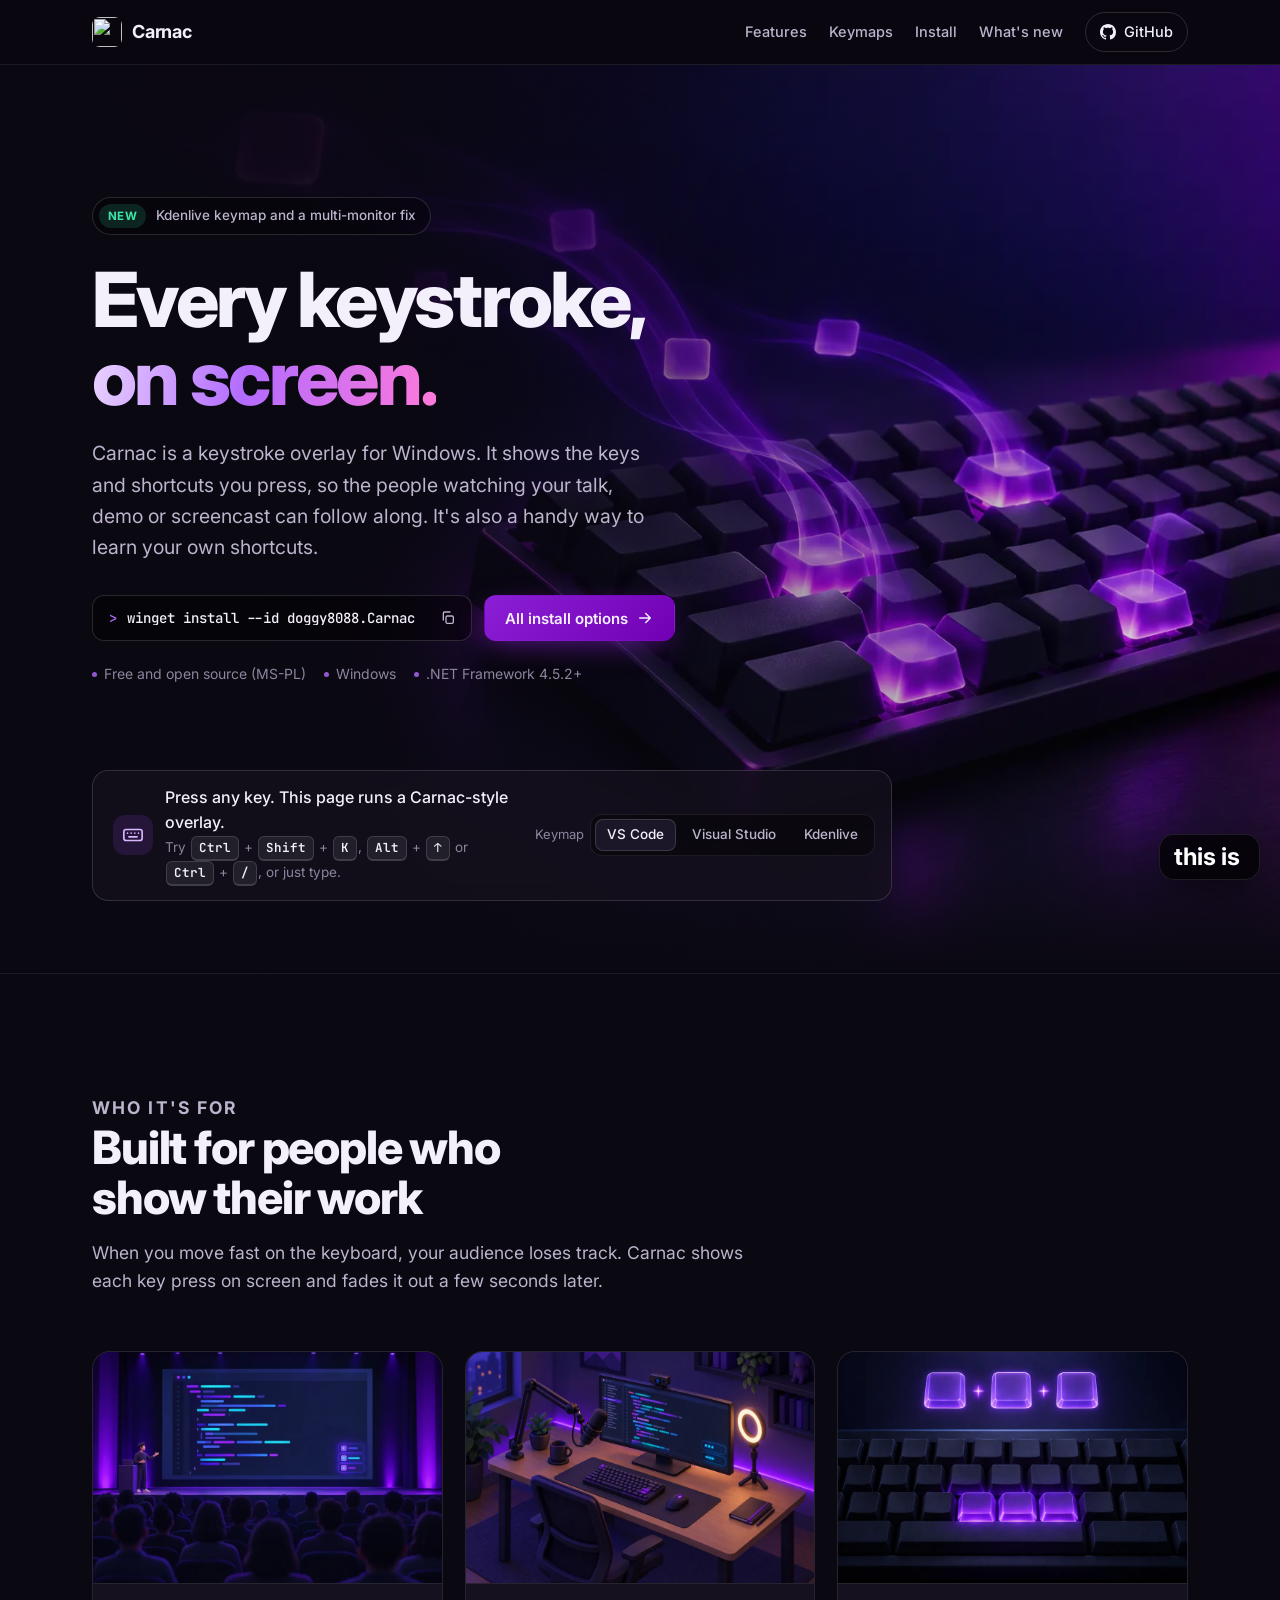
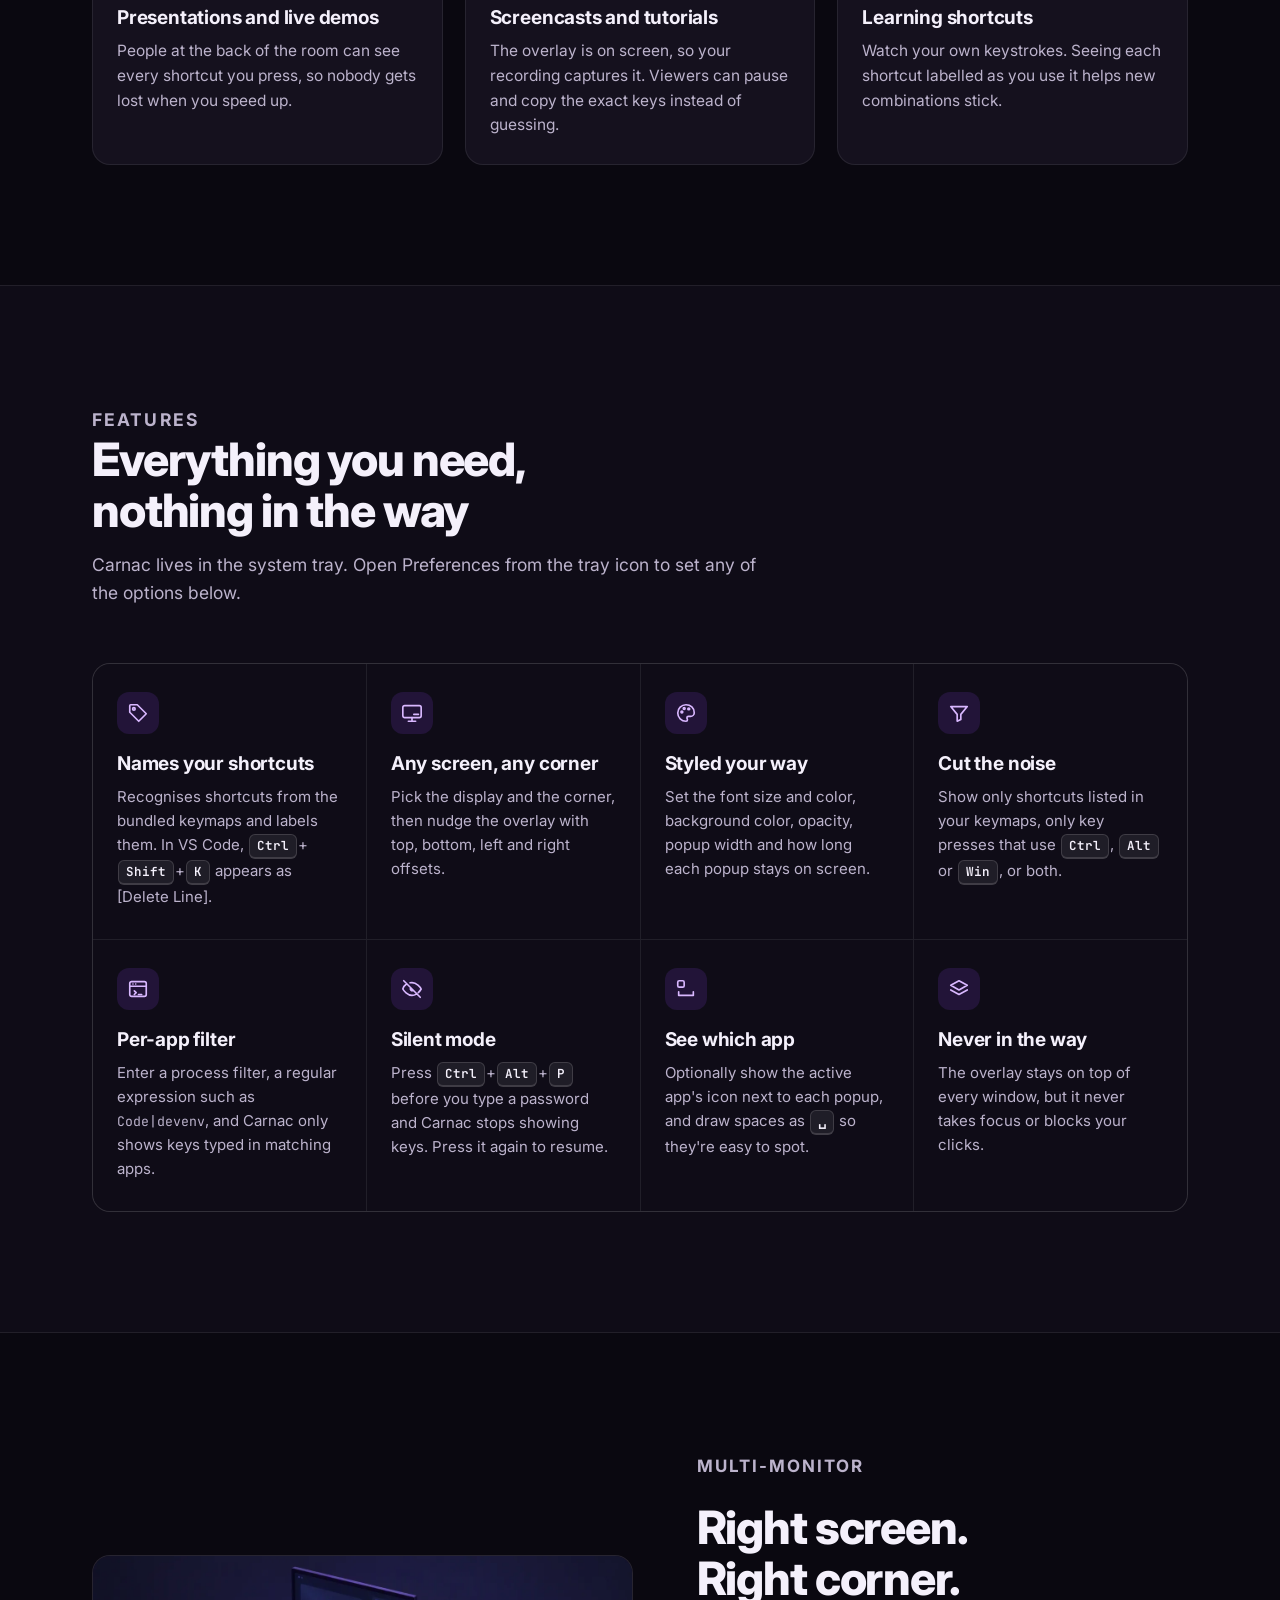
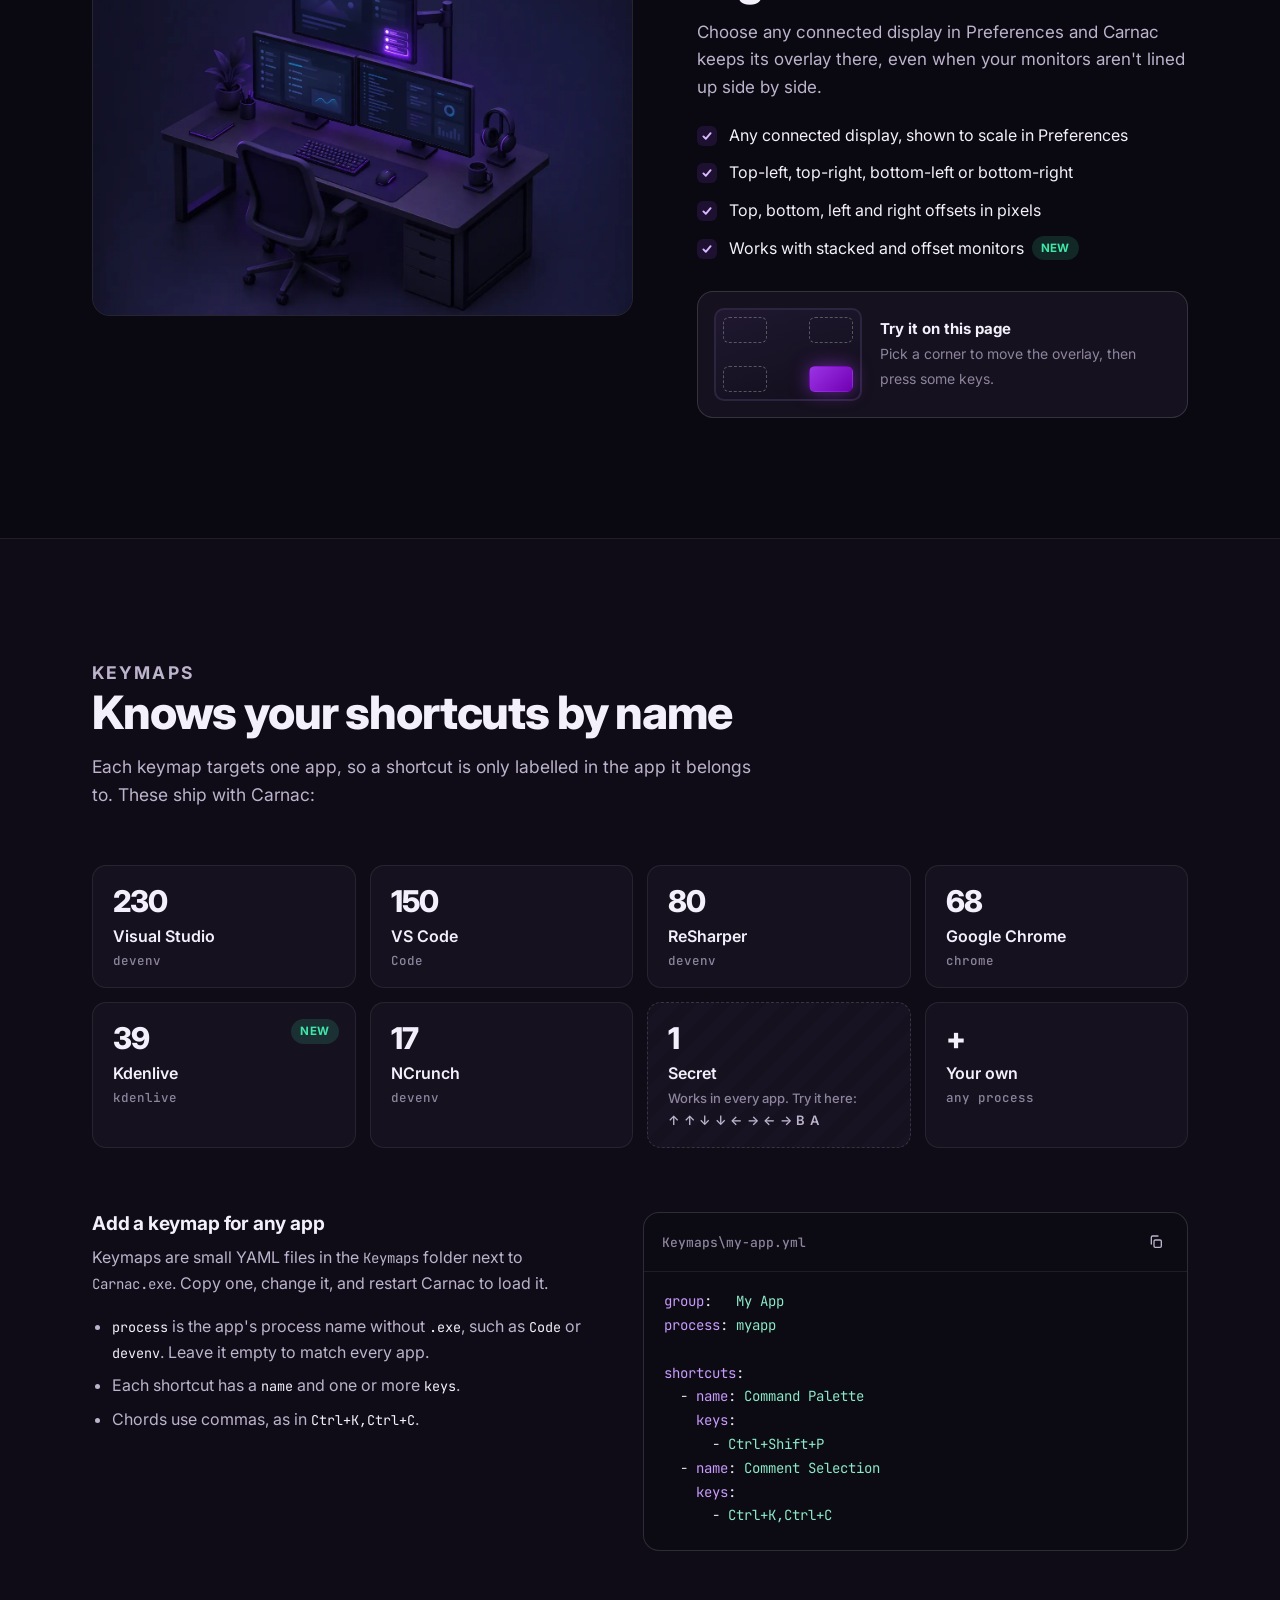
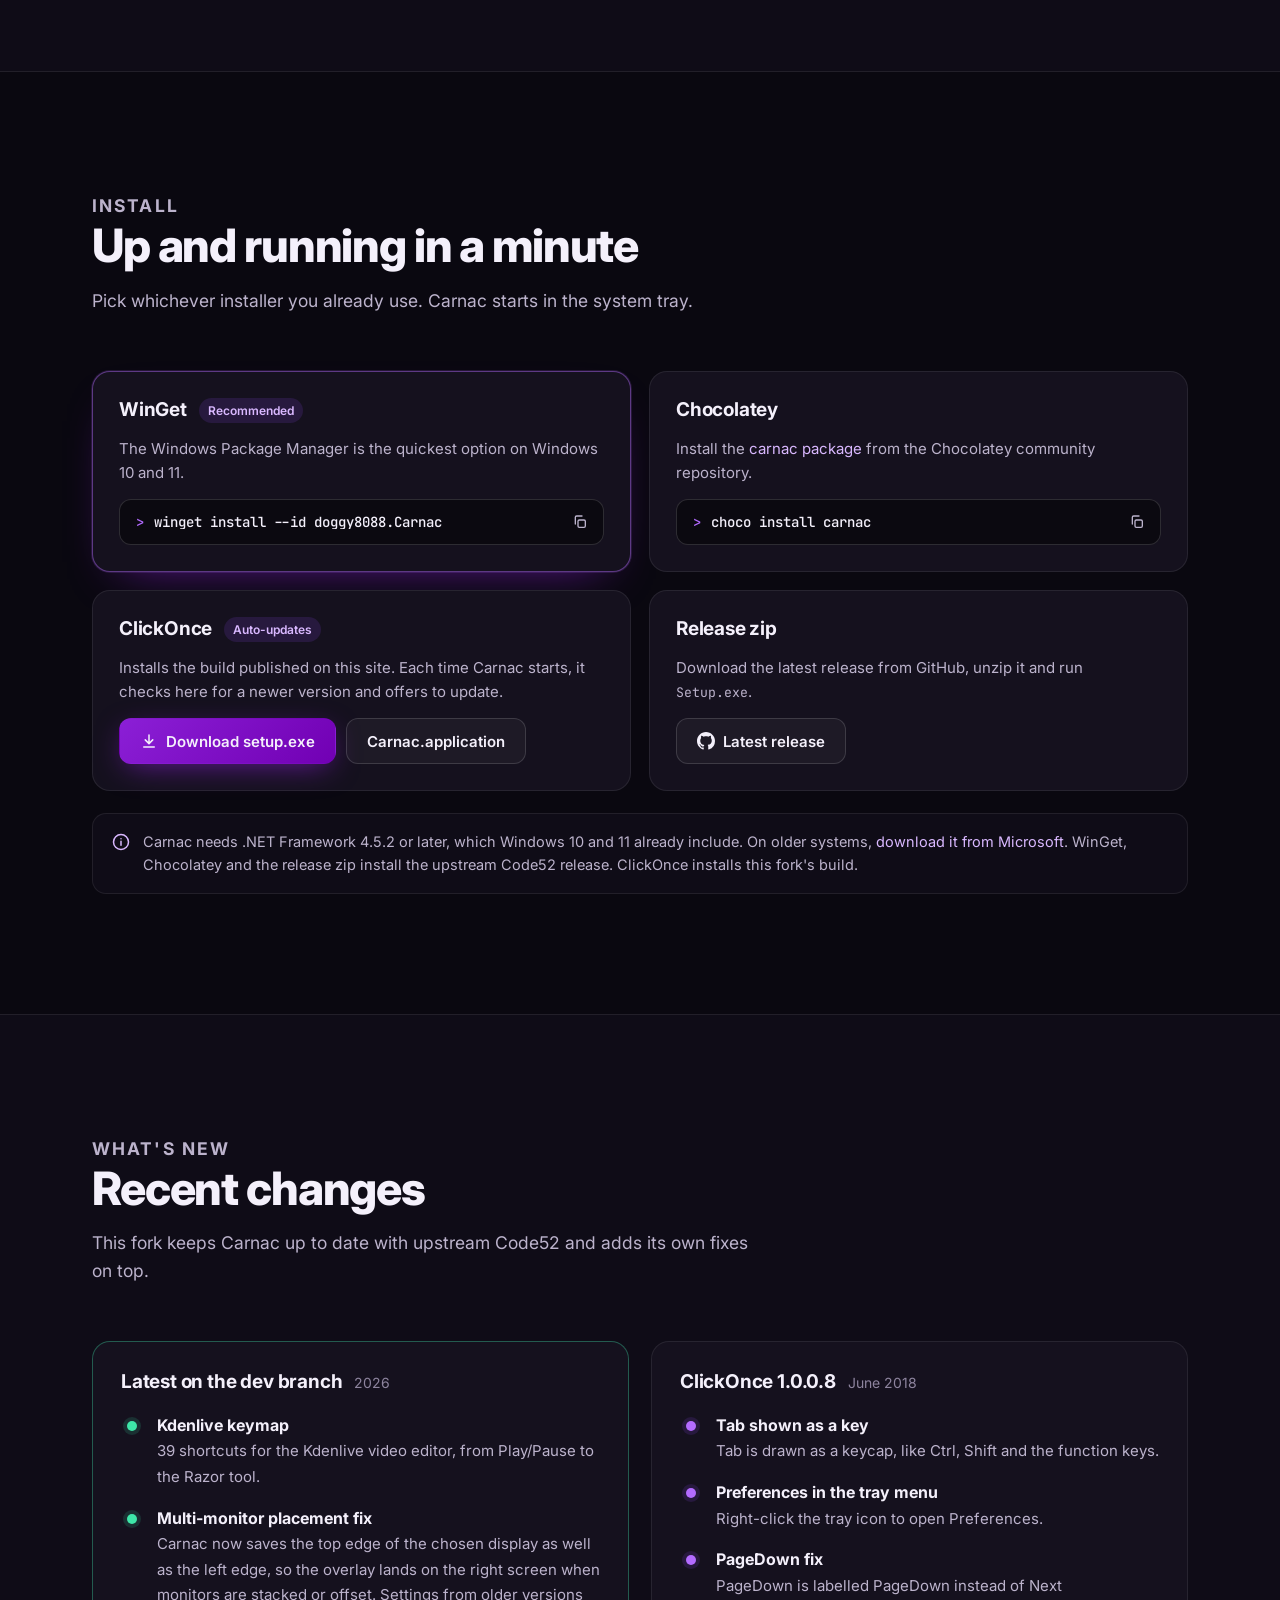
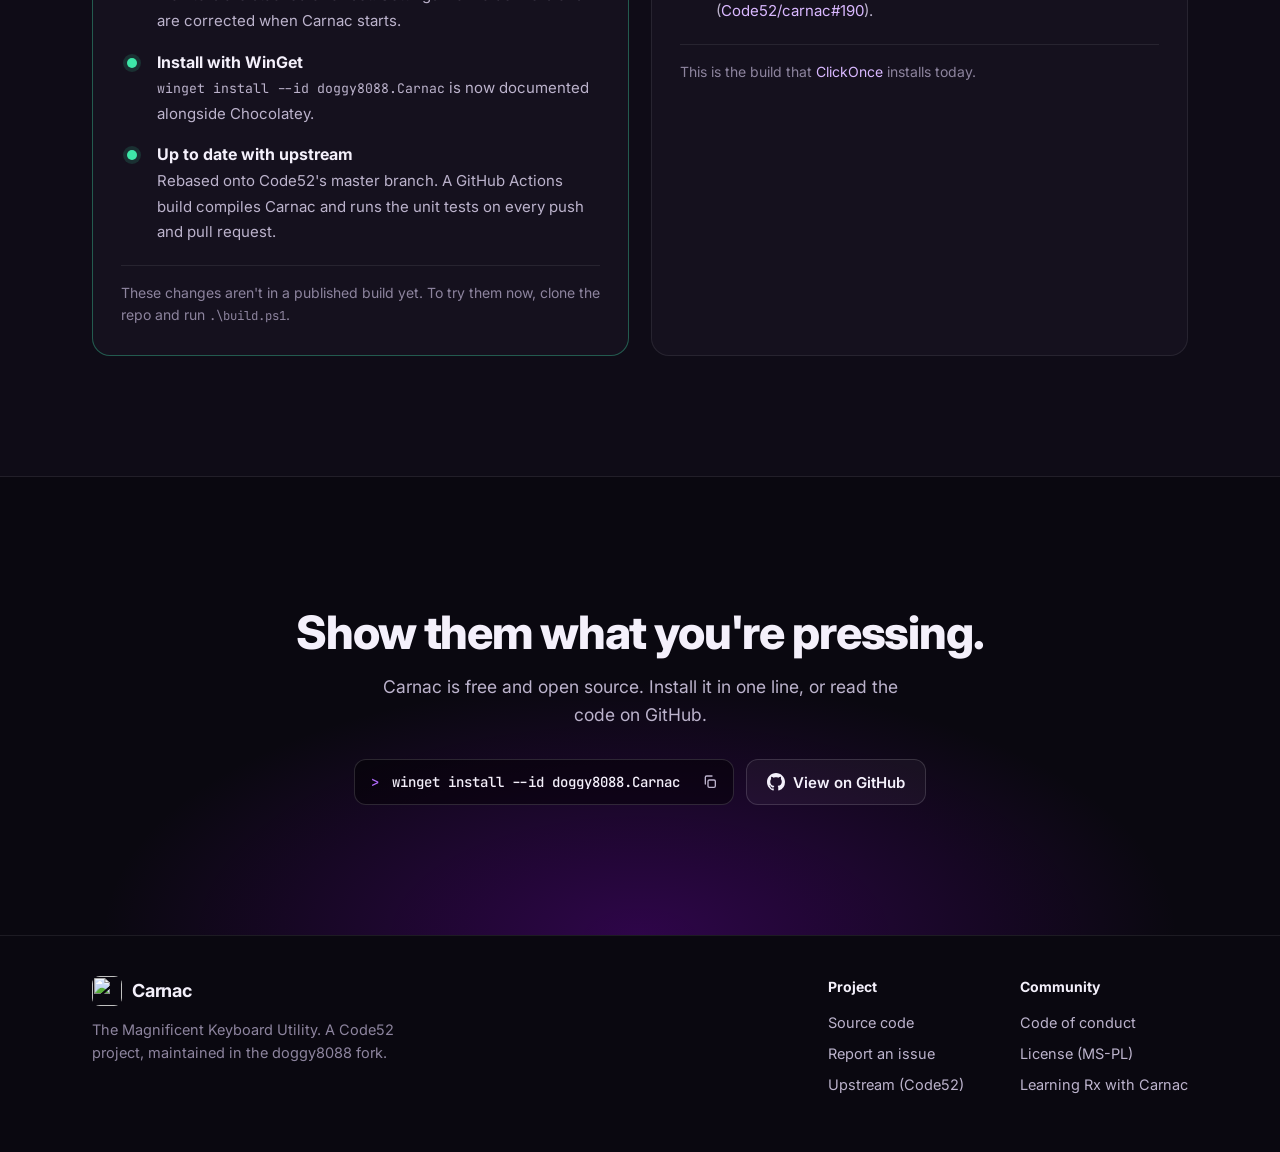
==== commit 50c7d595: "docs: 將 WinGet 套件名稱更新為 doggy8088.Carnac 將 index.html 中所有 WinGet 安裝指令的 package ID 由 code52.Carnac 變更為" ====
--- a/index.html
+++ b/index.html
@@ -90,7 +90,7 @@
           <div class="cta">
             <div class="cmd">
               <span class="prompt" aria-hidden="true">&gt;</span>
-              <code id="cmd-hero">winget install --id code52.Carnac</code>
+              <code id="cmd-hero">winget install --id doggy8088.Carnac</code>
               <button class="copy" type="button" data-copy="cmd-hero" aria-label="Copy to clipboard">
                 <svg class="cp" aria-hidden="true"><use href="#i-copy"/></svg><svg class="ok" aria-hidden="true"><use href="#i-check"/></svg>
               </button>
@@ -298,7 +298,7 @@
             <p>The Windows Package Manager is the quickest option on Windows 10 and 11.</p>
             <div class="cmd">
               <span class="prompt" aria-hidden="true">&gt;</span>
-              <code id="cmd-winget">winget install --id code52.Carnac</code>
+              <code id="cmd-winget">winget install --id doggy8088.Carnac</code>
               <button class="copy" type="button" data-copy="cmd-winget" aria-label="Copy to clipboard">
                 <svg class="cp" aria-hidden="true"><use href="#i-copy"/></svg><svg class="ok" aria-hidden="true"><use href="#i-check"/></svg>
               </button>
@@ -351,7 +351,7 @@
             <ul>
               <li><span class="dot"></span><div><strong>Kdenlive keymap</strong><span>39 shortcuts for the Kdenlive video editor, from Play/Pause to the Razor tool.</span></div></li>
               <li><span class="dot"></span><div><strong>Multi-monitor placement fix</strong><span>Carnac now saves the top edge of the chosen display as well as the left edge, so the overlay lands on the right screen when monitors are stacked or offset. Settings from older versions are corrected when Carnac starts.</span></div></li>
-              <li><span class="dot"></span><div><strong>Install with WinGet</strong><span><code>winget install --id code52.Carnac</code> is now documented alongside Chocolatey.</span></div></li>
+              <li><span class="dot"></span><div><strong>Install with WinGet</strong><span><code>winget install --id doggy8088.Carnac</code> is now documented alongside Chocolatey.</span></div></li>
               <li><span class="dot"></span><div><strong>Up to date with upstream</strong><span>Rebased onto Code52's master branch. A GitHub Actions build compiles Carnac and runs the unit tests on every push and pull request.</span></div></li>
             </ul>
             <p class="foot">These changes aren't in a published build yet. To try them now, clone the repo and run <code>.\build.ps1</code>.</p>
@@ -376,7 +376,7 @@
         <div class="cta">
           <div class="cmd">
             <span class="prompt" aria-hidden="true">&gt;</span>
-            <code id="cmd-final">winget install --id code52.Carnac</code>
+            <code id="cmd-final">winget install --id doggy8088.Carnac</code>
             <button class="copy" type="button" data-copy="cmd-final" aria-label="Copy to clipboard">
               <svg class="cp" aria-hidden="true"><use href="#i-copy"/></svg><svg class="ok" aria-hidden="true"><use href="#i-check"/></svg>
             </button>
--- a/assets/site.css
+++ b/assets/site.css
@@ -133,7 +133,7 @@
 .hero-meta span::before { content: ""; width: 5px; height: 5px; border-radius: 50%; background: var(--accent); opacity: .8; }
 
 .try {
-  margin-top: clamp(40px, 7vw, 84px); max-width: 860px;
+  margin-top: clamp(40px, 7vw, 84px); max-width: 800px;
   display: flex; flex-wrap: wrap; align-items: center; gap: 14px 20px;
   padding: 14px 16px 14px 20px; border-radius: 16px;
   background: rgba(21, 17, 30, 0.72); border: 1px solid var(--line-2);
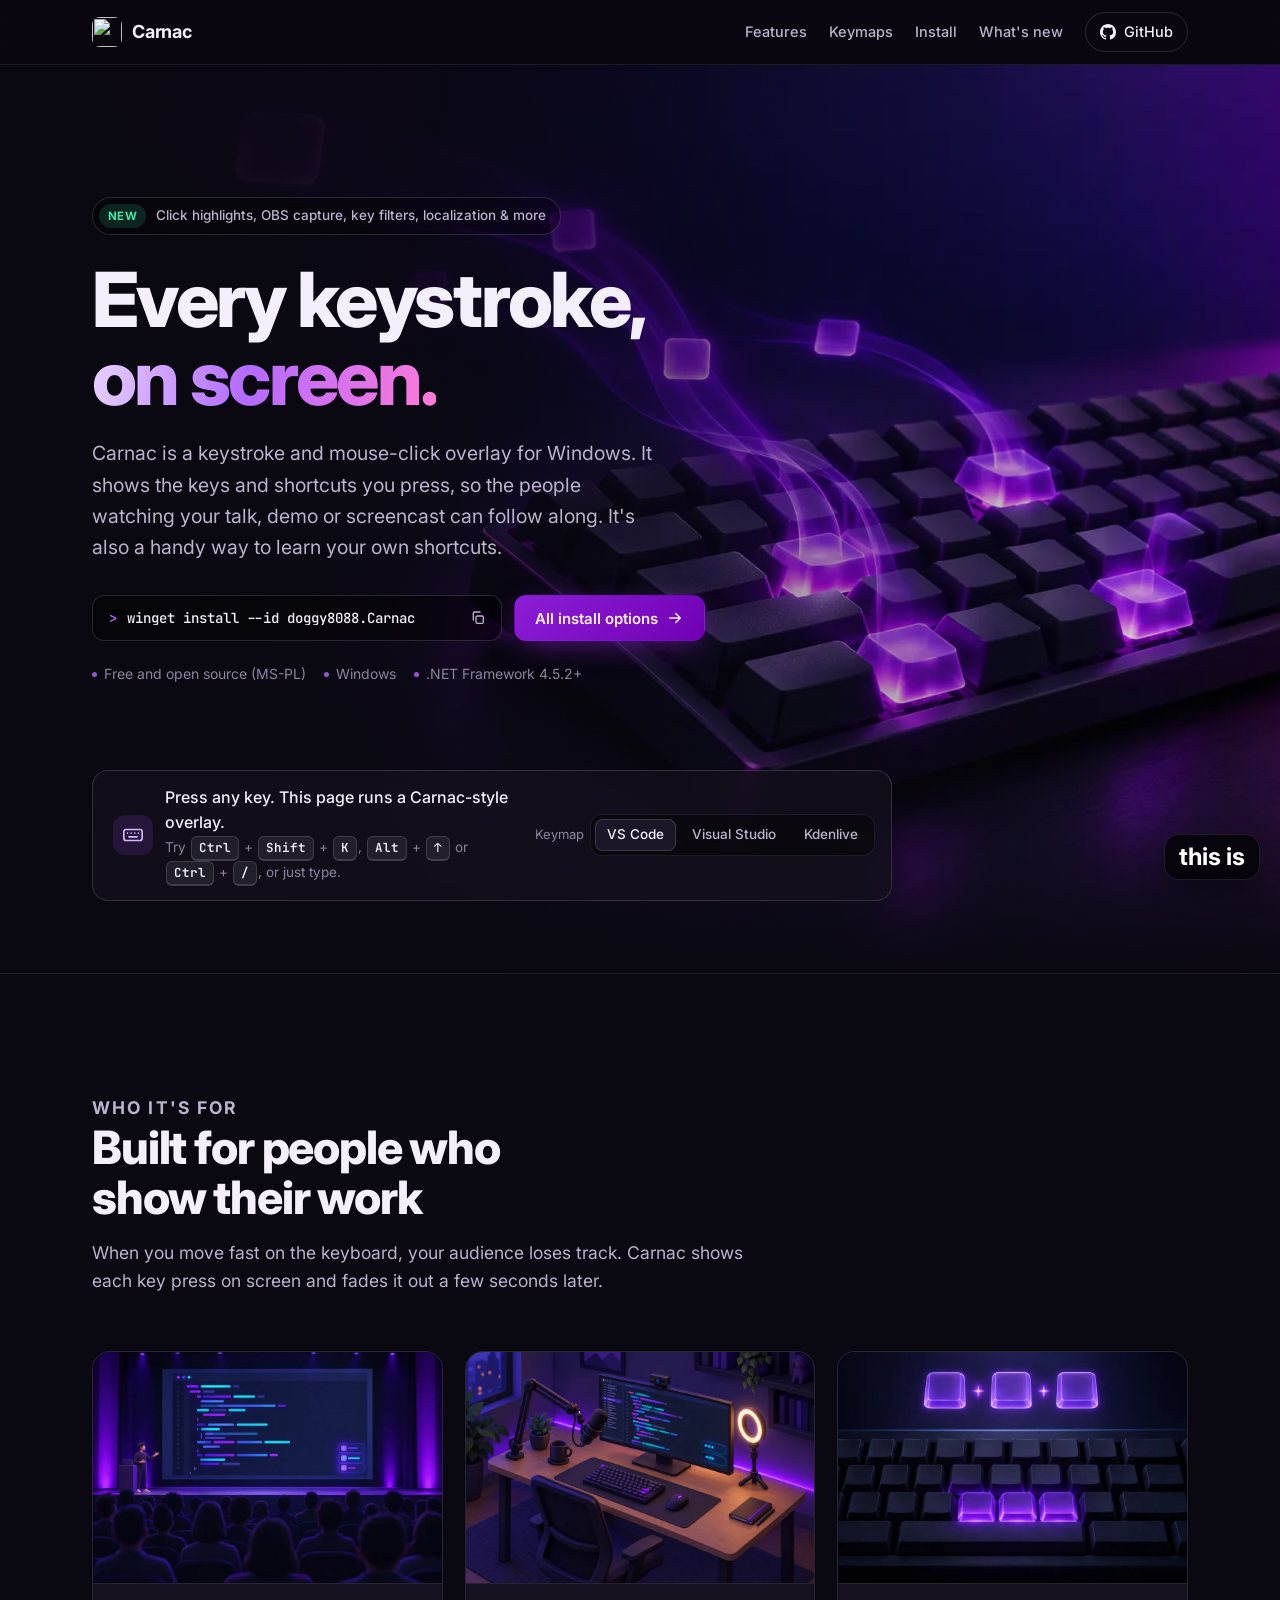
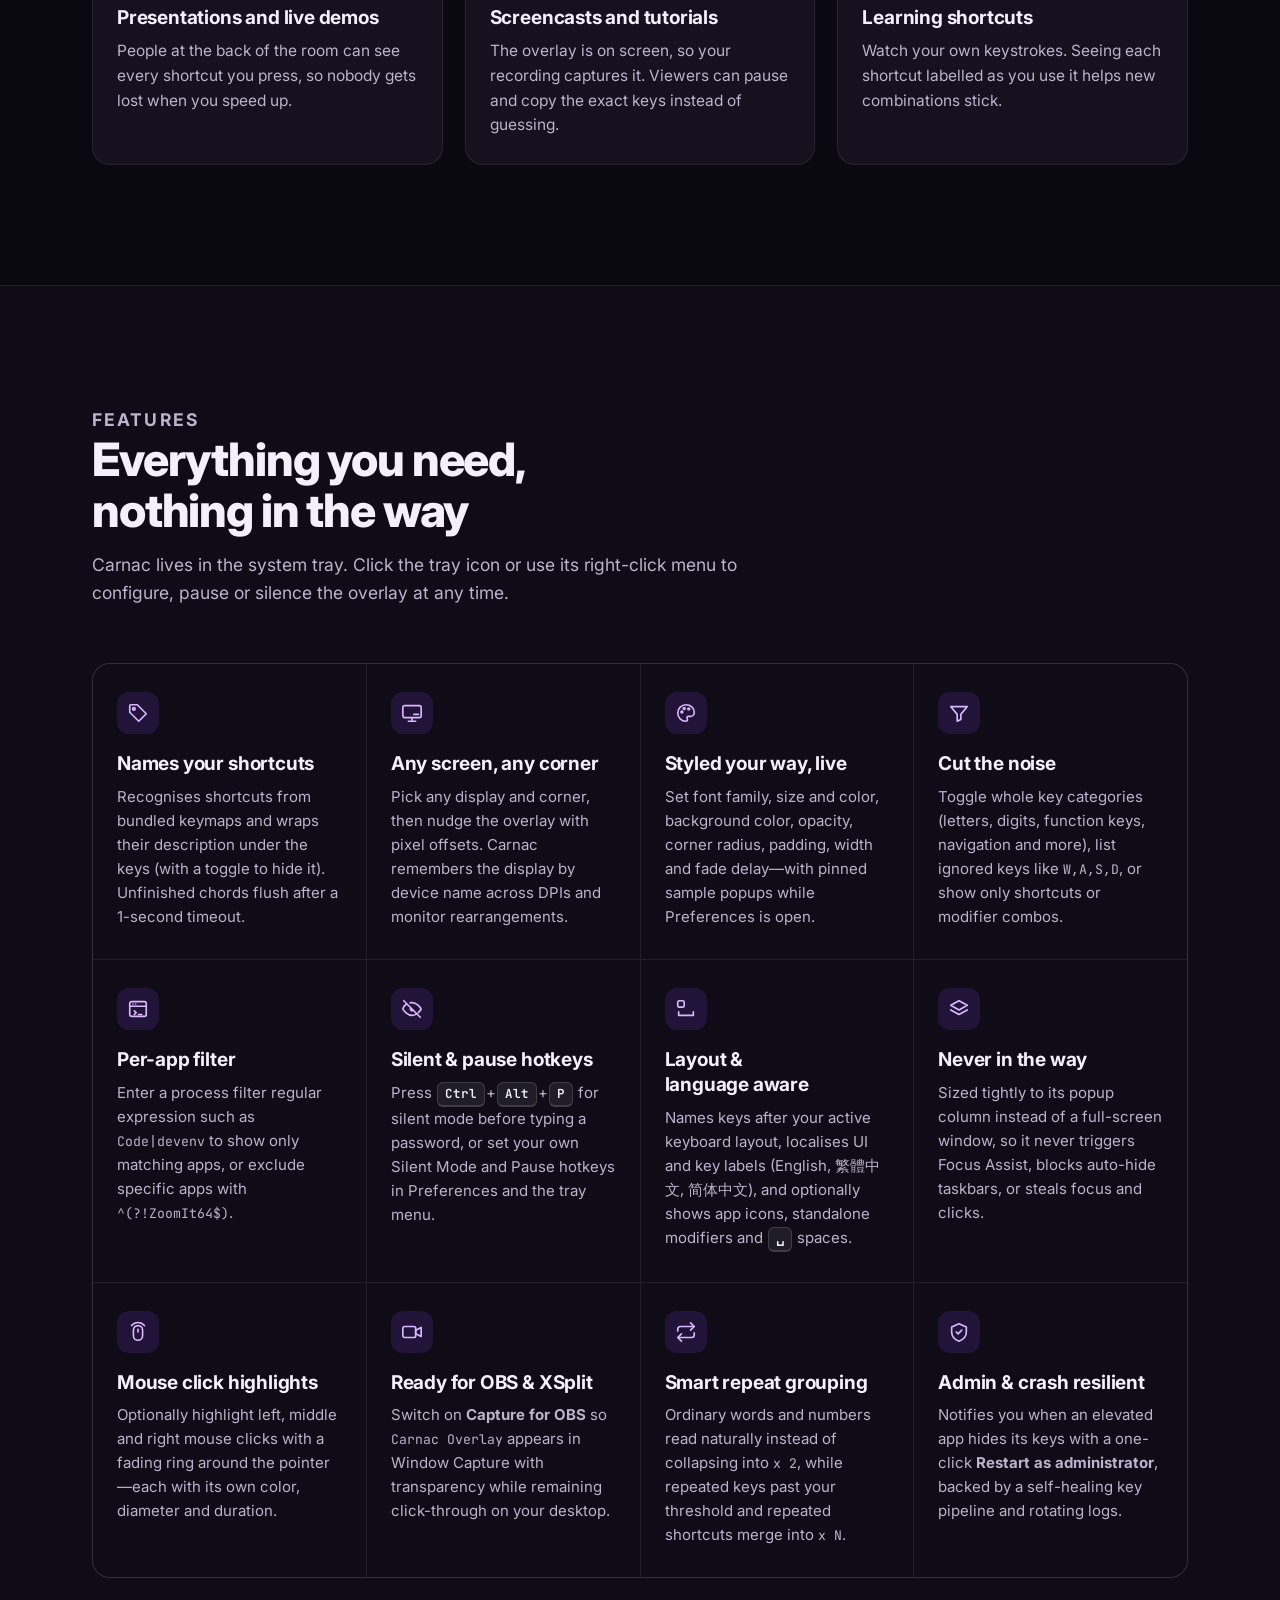
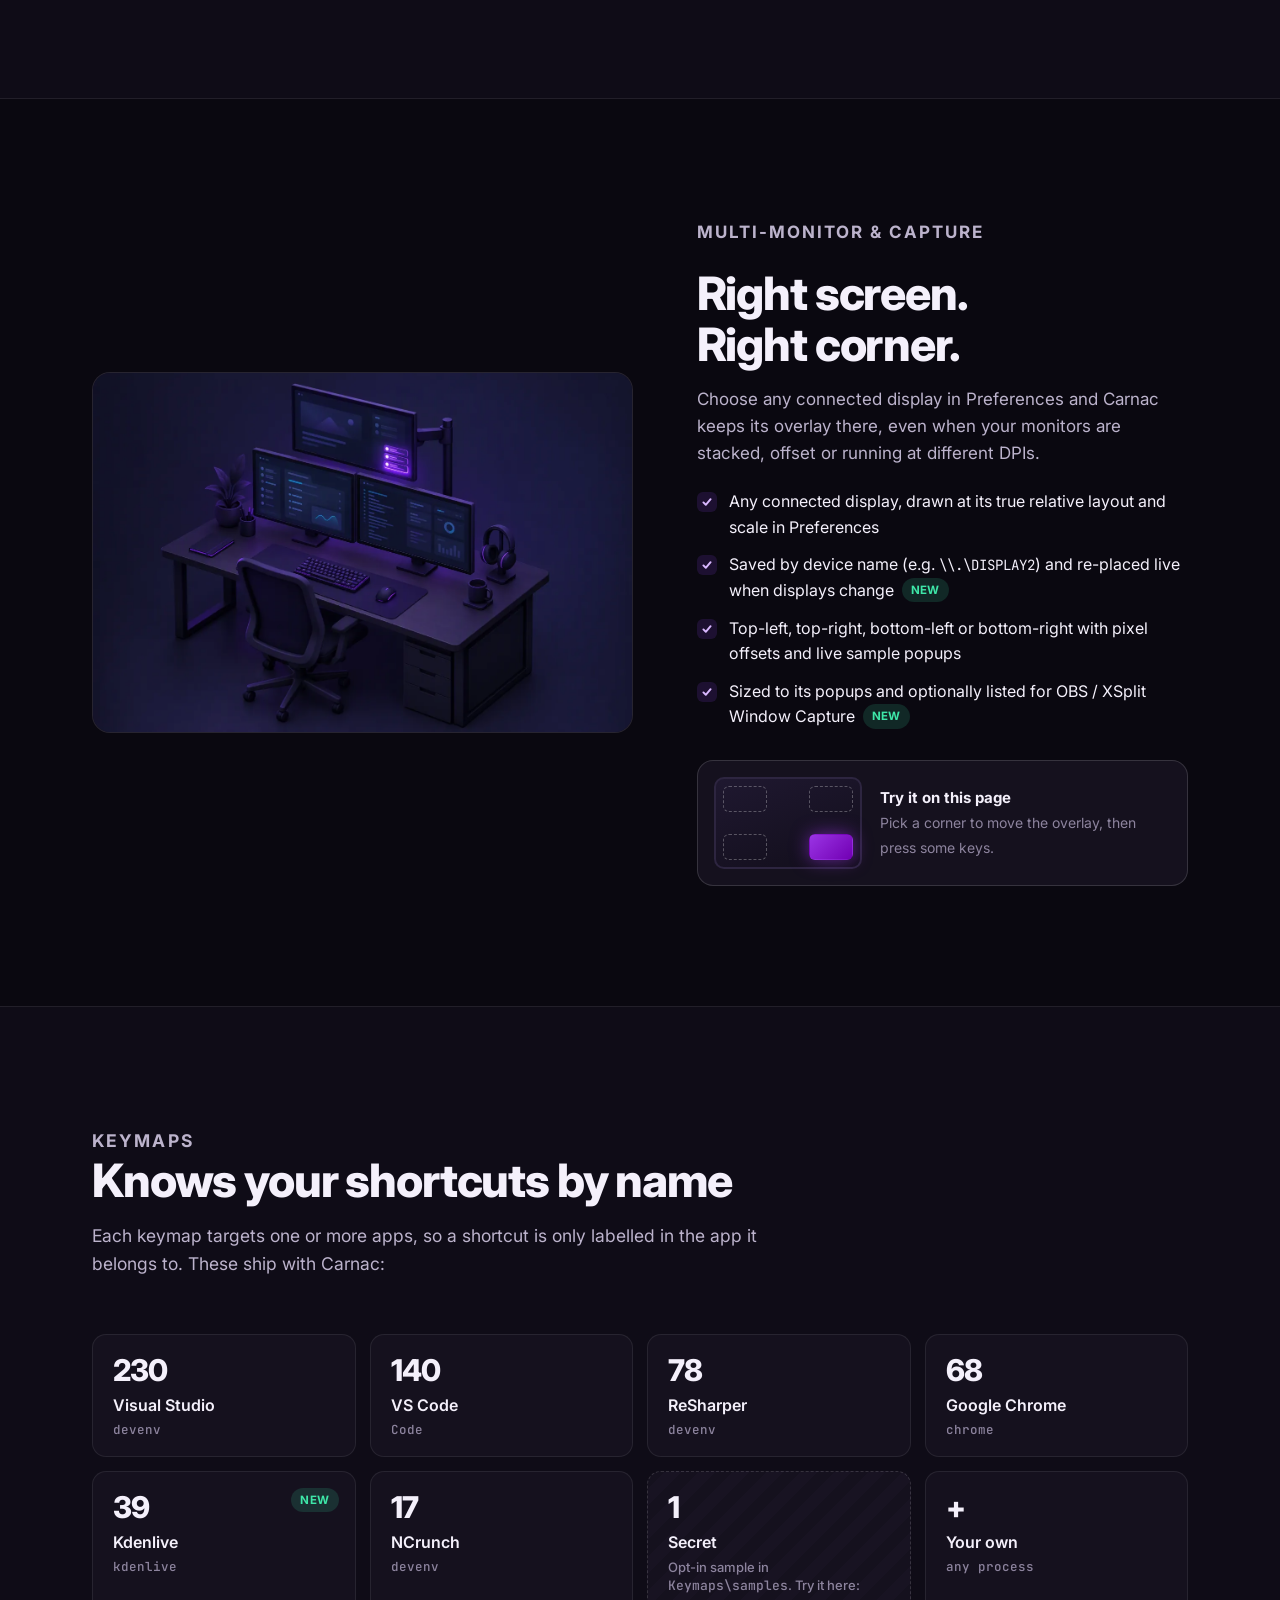
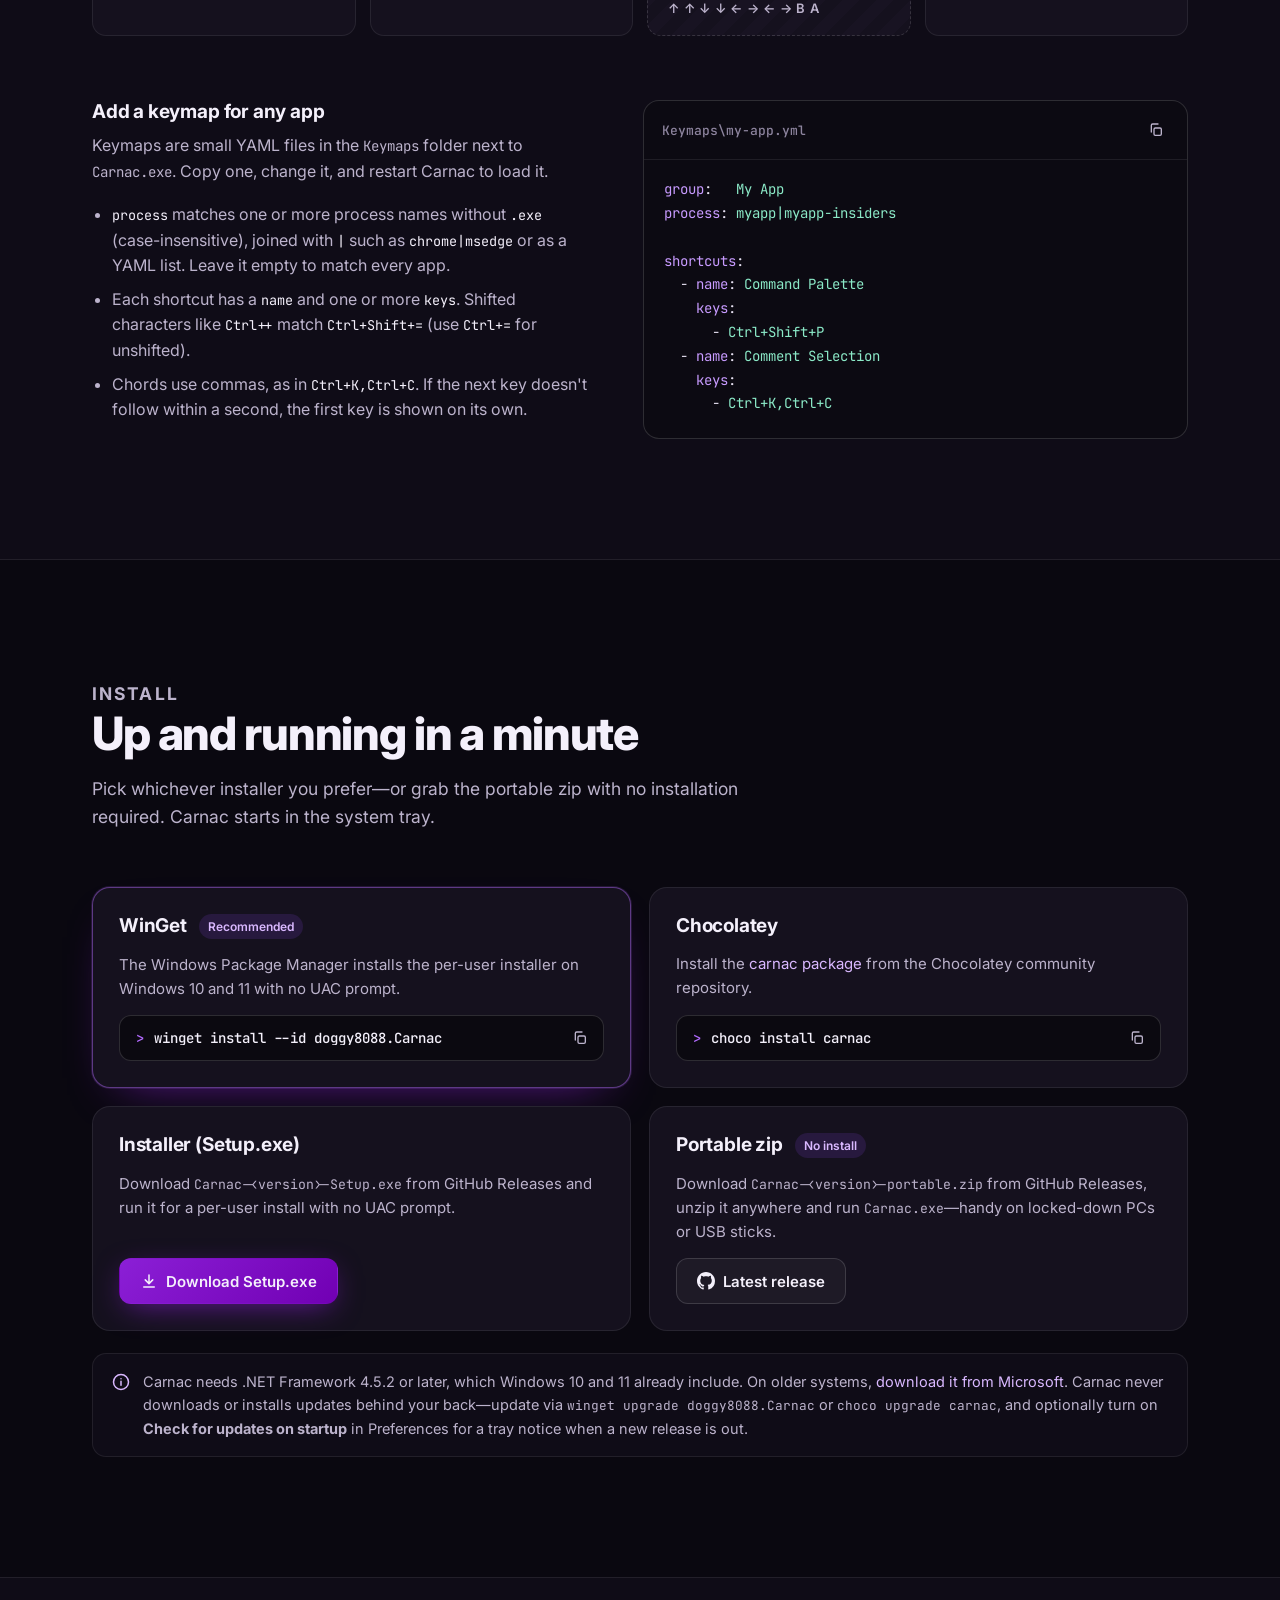
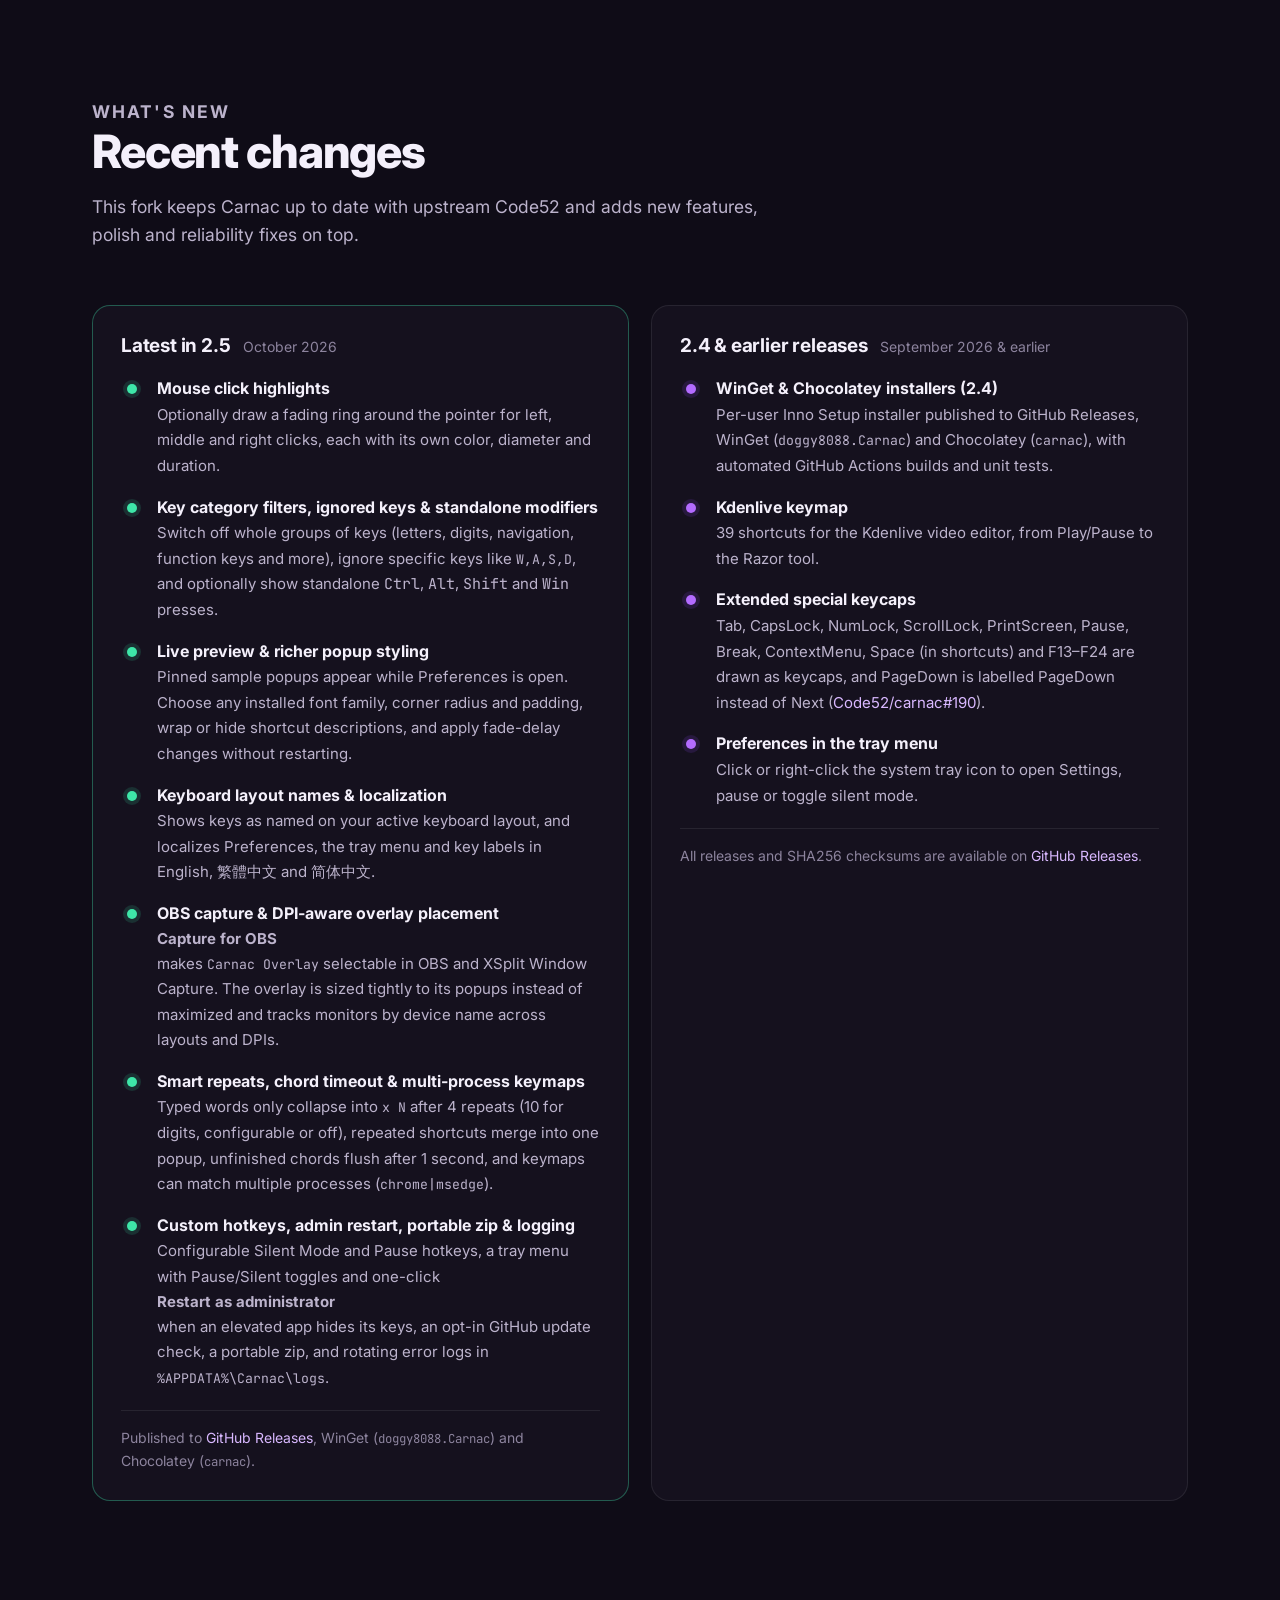
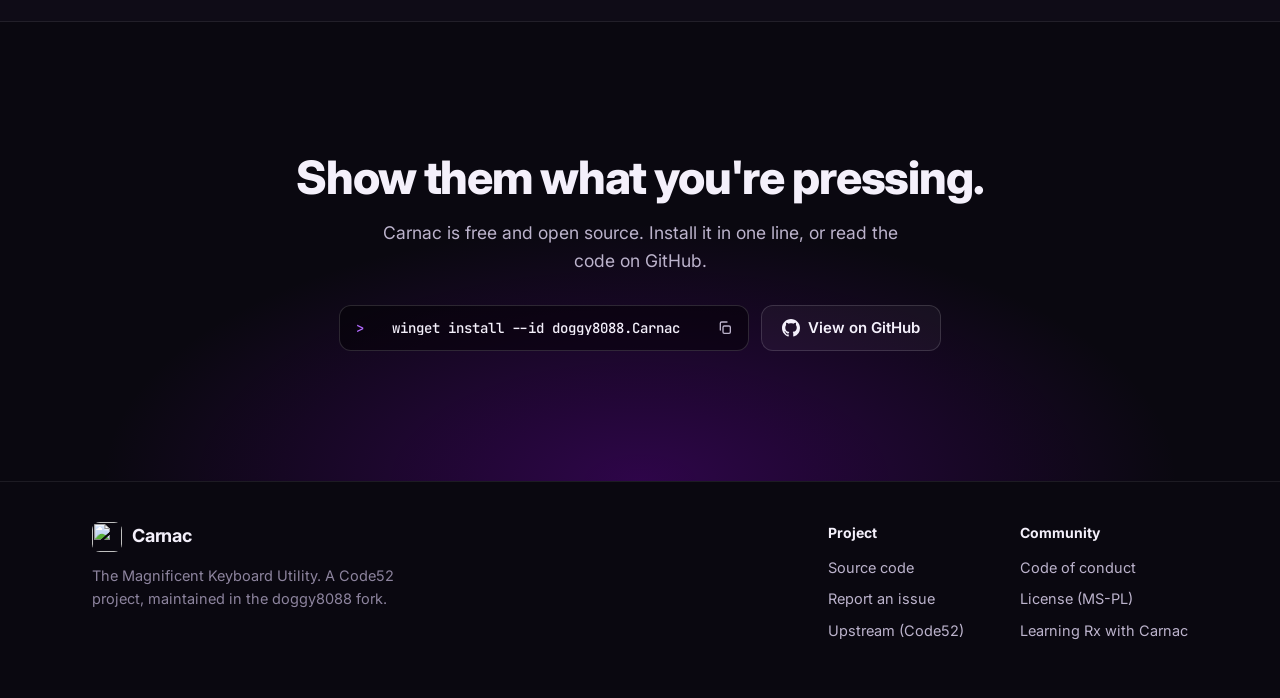
==== commit e71b9d16: "docs: 更新首頁內容以反映 2.5 版本新功能並調整安裝區塊與命令框寬度 - 更新 Hero 區塊頂部標籤與簡介，涵蓋滑鼠點擊提示、OBS 視窗擷取、按鍵篩選與多語系支援 - 擴充 Feature" ====
--- a/index.html
+++ b/index.html
@@ -59,6 +59,10 @@
       <symbol id="i-space" viewBox="0 0 24 24" fill="none" stroke="currentColor" stroke-width="1.8" stroke-linecap="round" stroke-linejoin="round"><rect x="3" y="3" width="7" height="7" rx="1.6"/><path d="M4 15v4h16v-4"/></symbol>
       <symbol id="i-layers" viewBox="0 0 24 24" fill="none" stroke="currentColor" stroke-width="1.8" stroke-linecap="round" stroke-linejoin="round"><path d="M12 3l9 5-9 5-9-5z"/><path d="M3 13l9 5 9-5"/></symbol>
       <symbol id="i-info" viewBox="0 0 24 24" fill="none" stroke="currentColor" stroke-width="1.8" stroke-linecap="round" stroke-linejoin="round"><circle cx="12" cy="12" r="9"/><path d="M12 11v5M12 8h.01"/></symbol>
+      <symbol id="i-mouse" viewBox="0 0 24 24" fill="none" stroke="currentColor" stroke-width="1.8" stroke-linecap="round" stroke-linejoin="round"><rect x="7" y="5" width="10" height="16" rx="5"/><path d="M12 9v3"/><path d="M5 5a9 9 0 0 1 14 0"/></symbol>
+      <symbol id="i-video" viewBox="0 0 24 24" fill="none" stroke="currentColor" stroke-width="1.8" stroke-linecap="round" stroke-linejoin="round"><rect x="2" y="6" width="14" height="12" rx="2"/><path d="M16 10l6-3v10l-6-3z"/></symbol>
+      <symbol id="i-repeat" viewBox="0 0 24 24" fill="none" stroke="currentColor" stroke-width="1.8" stroke-linecap="round" stroke-linejoin="round"><path d="M17 2l4 4-4 4"/><path d="M3 11V9a3 3 0 0 1 3-3h15"/><path d="M7 22l-4-4 4-4"/><path d="M21 13v2a3 3 0 0 1-3 3H3"/></symbol>
+      <symbol id="i-shield" viewBox="0 0 24 24" fill="none" stroke="currentColor" stroke-width="1.8" stroke-linecap="round" stroke-linejoin="round"><path d="M12 3l8 3.5v5.5c0 5-3.4 8.3-8 10-4.6-1.7-8-5-8-10V6.5z"/><path d="M9 12l2 2 4-4"/></symbol>
       <symbol id="i-download" viewBox="0 0 24 24" fill="none" stroke="currentColor" stroke-width="2" stroke-linecap="round" stroke-linejoin="round"><path d="M12 4v11M7 10.5l5 5 5-5M5 20h14"/></symbol>
       <symbol id="i-arrow" viewBox="0 0 24 24" fill="none" stroke="currentColor" stroke-width="2" stroke-linecap="round" stroke-linejoin="round"><path d="M5 12h14M13 6l6 6-6 6"/></symbol>
     </defs>
@@ -84,9 +88,9 @@
       </div>
       <div class="container hero-inner">
         <div class="hero-copy">
-          <a class="eyebrow" href="#whats-new"><span class="pill-new">New</span>Kdenlive keymap and a multi-monitor fix</a>
+          <a class="eyebrow" href="#whats-new"><span class="pill-new">New</span>Click highlights, OBS capture, key filters, localization &amp; more</a>
           <h1>Every keystroke, <span class="grad">on screen.</span></h1>
-          <p class="lead">Carnac is a keystroke overlay for Windows. It shows the keys and shortcuts you press, so the people watching your talk, demo or screencast can follow along. It's also a handy way to learn your own shortcuts.</p>
+          <p class="lead">Carnac is a keystroke and mouse-click overlay for Windows. It shows the keys and shortcuts you press, so the people watching your talk, demo or screencast can follow along. It's also a handy way to learn your own shortcuts.</p>
           <div class="cta">
             <div class="cmd">
               <span class="prompt" aria-hidden="true">&gt;</span>
@@ -158,48 +162,68 @@
         <div class="section-head">
           <p class="kicker">Features</p>
           <h2 id="features-title">Everything you need, nothing in the way</h2>
-          <p>Carnac lives in the system tray. Open Preferences from the tray icon to set any of the options below.</p>
+          <p>Carnac lives in the system tray. Click the tray icon or use its right-click menu to configure, pause or silence the overlay at any time.</p>
         </div>
         <div class="features">
           <div class="feature">
             <div class="ico" aria-hidden="true"><svg><use href="#i-tag"/></svg></div>
             <h3>Names your shortcuts</h3>
-            <p>Recognises shortcuts from the bundled keymaps and labels them. In VS Code, <kbd>Ctrl</kbd>+<kbd>Shift</kbd>+<kbd>K</kbd> appears as [Delete Line].</p>
+            <p>Recognises shortcuts from bundled keymaps and wraps their description under the keys (with a toggle to hide it). Unfinished chords flush after a 1-second timeout.</p>
           </div>
           <div class="feature">
             <div class="ico" aria-hidden="true"><svg><use href="#i-monitor"/></svg></div>
             <h3>Any screen, any corner</h3>
-            <p>Pick the display and the corner, then nudge the overlay with top, bottom, left and right offsets.</p>
+            <p>Pick any display and corner, then nudge the overlay with pixel offsets. Carnac remembers the display by device name across DPIs and monitor rearrangements.</p>
           </div>
           <div class="feature">
             <div class="ico" aria-hidden="true"><svg><use href="#i-palette"/></svg></div>
-            <h3>Styled your way</h3>
-            <p>Set the font size and color, background color, opacity, popup width and how long each popup stays on screen.</p>
+            <h3>Styled your way, live</h3>
+            <p>Set font family, size and color, background color, opacity, corner radius, padding, width and fade delay—with pinned sample popups while Preferences is open.</p>
           </div>
           <div class="feature">
             <div class="ico" aria-hidden="true"><svg><use href="#i-filter"/></svg></div>
             <h3>Cut the noise</h3>
-            <p>Show only shortcuts listed in your keymaps, only key presses that use <kbd>Ctrl</kbd>, <kbd>Alt</kbd> or <kbd>Win</kbd>, or both.</p>
+            <p>Toggle whole key categories (letters, digits, function keys, navigation and more), list ignored keys like <code>W,A,S,D</code>, or show only shortcuts or modifier combos.</p>
           </div>
           <div class="feature">
             <div class="ico" aria-hidden="true"><svg><use href="#i-app"/></svg></div>
             <h3>Per-app filter</h3>
-            <p>Enter a process filter, a regular expression such as <code>Code|devenv</code>, and Carnac only shows keys typed in matching apps.</p>
+            <p>Enter a process filter regular expression such as <code>Code|devenv</code> to show only matching apps, or exclude specific apps with <code>^(?!ZoomIt64$)</code>.</p>
           </div>
           <div class="feature">
             <div class="ico" aria-hidden="true"><svg><use href="#i-eyeoff"/></svg></div>
-            <h3>Silent mode</h3>
-            <p>Press <kbd>Ctrl</kbd>+<kbd>Alt</kbd>+<kbd>P</kbd> before you type a password and Carnac stops showing keys. Press it again to resume.</p>
+            <h3>Silent &amp; pause hotkeys</h3>
+            <p>Press <kbd>Ctrl</kbd>+<kbd>Alt</kbd>+<kbd>P</kbd> for silent mode before typing a password, or set your own Silent Mode and Pause hotkeys in Preferences and the tray menu.</p>
           </div>
           <div class="feature">
             <div class="ico" aria-hidden="true"><svg><use href="#i-space"/></svg></div>
-            <h3>See which app</h3>
-            <p>Optionally show the active app's icon next to each popup, and draw spaces as <kbd>␣</kbd> so they're easy to spot.</p>
+            <h3>Layout &amp; language aware</h3>
+            <p>Names keys after your active keyboard layout, localises UI and key labels (English, 繁體中文, 简体中文), and optionally shows app icons, standalone modifiers and <kbd>␣</kbd> spaces.</p>
           </div>
           <div class="feature">
             <div class="ico" aria-hidden="true"><svg><use href="#i-layers"/></svg></div>
             <h3>Never in the way</h3>
-            <p>The overlay stays on top of every window, but it never takes focus or blocks your clicks.</p>
+            <p>Sized tightly to its popup column instead of a full-screen window, so it never triggers Focus Assist, blocks auto-hide taskbars, or steals focus and clicks.</p>
+          </div>
+          <div class="feature">
+            <div class="ico" aria-hidden="true"><svg><use href="#i-mouse"/></svg></div>
+            <h3>Mouse click highlights</h3>
+            <p>Optionally highlight left, middle and right mouse clicks with a fading ring around the pointer—each with its own color, diameter and duration.</p>
+          </div>
+          <div class="feature">
+            <div class="ico" aria-hidden="true"><svg><use href="#i-video"/></svg></div>
+            <h3>Ready for OBS &amp; XSplit</h3>
+            <p>Switch on <strong>Capture for OBS</strong> so <code>Carnac Overlay</code> appears in Window Capture with transparency while remaining click-through on your desktop.</p>
+          </div>
+          <div class="feature">
+            <div class="ico" aria-hidden="true"><svg><use href="#i-repeat"/></svg></div>
+            <h3>Smart repeat grouping</h3>
+            <p>Ordinary words and numbers read naturally instead of collapsing into <code>x 2</code>, while repeated keys past your threshold and repeated shortcuts merge into <code>x N</code>.</p>
+          </div>
+          <div class="feature">
+            <div class="ico" aria-hidden="true"><svg><use href="#i-shield"/></svg></div>
+            <h3>Admin &amp; crash resilient</h3>
+            <p>Notifies you when an elevated app hides its keys with a one-click <strong>Restart as administrator</strong>, backed by a self-healing key pipeline and rotating logs.</p>
           </div>
         </div>
       </div>
@@ -211,14 +235,14 @@
           <img src="assets/img/multimonitor.webp" alt="A desk with two monitors side by side and a third mounted above them, with keystroke popups on the top screen" width="1280" height="853" loading="lazy">
         </div>
         <div>
-          <p class="kicker">Multi-monitor</p>
+          <p class="kicker">Multi-monitor &amp; capture</p>
           <h2 id="screens-title">Right screen. Right corner.</h2>
-          <p>Choose any connected display in Preferences and Carnac keeps its overlay there, even when your monitors aren't lined up side by side.</p>
+          <p>Choose any connected display in Preferences and Carnac keeps its overlay there, even when your monitors are stacked, offset or running at different DPIs.</p>
           <ul class="checks">
-            <li>Any connected display, shown to scale in Preferences</li>
-            <li>Top-left, top-right, bottom-left or bottom-right</li>
-            <li>Top, bottom, left and right offsets in pixels</li>
-            <li>Works with stacked and offset monitors<span class="pill-new">New</span></li>
+            <li>Any connected display, drawn at its true relative layout and scale in Preferences</li>
+            <li>Saved by device name (e.g. <code>\\.\DISPLAY2</code>) and re-placed live when displays change<span class="pill-new">New</span></li>
+            <li>Top-left, top-right, bottom-left or bottom-right with pixel offsets and live sample popups</li>
+            <li>Sized to its popups and optionally listed for OBS / XSplit Window Capture<span class="pill-new">New</span></li>
           </ul>
           <div class="placer">
             <div class="placer-screen" role="group" aria-label="Move this page's overlay">
@@ -241,16 +265,16 @@
         <div class="section-head">
           <p class="kicker">Keymaps</p>
           <h2 id="keymaps-title">Knows your shortcuts by name</h2>
-          <p>Each keymap targets one app, so a shortcut is only labelled in the app it belongs to. These ship with Carnac:</p>
+          <p>Each keymap targets one or more apps, so a shortcut is only labelled in the app it belongs to. These ship with Carnac:</p>
         </div>
         <div class="keymaps">
           <div class="km"><div class="n">230</div><div class="t">Visual Studio</div><div class="p">devenv</div></div>
-          <div class="km"><div class="n">150</div><div class="t">VS Code</div><div class="p">Code</div></div>
-          <div class="km"><div class="n">80</div><div class="t">ReSharper</div><div class="p">devenv</div></div>
+          <div class="km"><div class="n">140</div><div class="t">VS Code</div><div class="p">Code</div></div>
+          <div class="km"><div class="n">78</div><div class="t">ReSharper</div><div class="p">devenv</div></div>
           <div class="km"><div class="n">68</div><div class="t">Google Chrome</div><div class="p">chrome</div></div>
           <div class="km"><span class="pill-new">New</span><div class="n">39</div><div class="t">Kdenlive</div><div class="p">kdenlive</div></div>
           <div class="km"><div class="n">17</div><div class="t">NCrunch</div><div class="p">devenv</div></div>
-          <div class="km km-secret"><div class="n">1</div><div class="t">Secret</div><div class="p">Works in every app. Try it here:<span class="seq" aria-label="up up down down left right left right B A">↑ ↑ ↓ ↓ ← → ← → B A</span></div></div>
+          <div class="km km-secret"><div class="n">1</div><div class="t">Secret</div><div class="p">Opt-in sample in <code>Keymaps\samples</code>. Try it here:<span class="seq" aria-label="up up down down left right left right B A">↑ ↑ ↓ ↓ ← → ← → B A</span></div></div>
           <div class="km"><div class="n">+</div><div class="t">Your own</div><div class="p">any process</div></div>
         </div>
 
@@ -259,9 +283,9 @@
             <h3>Add a keymap for any app</h3>
             <p>Keymaps are small YAML files in the <code>Keymaps</code> folder next to <code>Carnac.exe</code>. Copy one, change it, and restart Carnac to load it.</p>
             <ul>
-              <li><code>process</code> is the app's process name without <code>.exe</code>, such as <code>Code</code> or <code>devenv</code>. Leave it empty to match every app.</li>
-              <li>Each shortcut has a <code>name</code> and one or more <code>keys</code>.</li>
-              <li>Chords use commas, as in <code>Ctrl+K,Ctrl+C</code>.</li>
+              <li><code>process</code> matches one or more process names without <code>.exe</code> (case-insensitive), joined with <code>|</code> such as <code>chrome|msedge</code> or as a YAML list. Leave it empty to match every app.</li>
+              <li>Each shortcut has a <code>name</code> and one or more <code>keys</code>. Shifted characters like <code>Ctrl++</code> match <code>Ctrl+Shift+=</code> (use <code>Ctrl+=</code> for unshifted).</li>
+              <li>Chords use commas, as in <code>Ctrl+K,Ctrl+C</code>. If the next key doesn't follow within a second, the first key is shown on its own.</li>
             </ul>
           </div>
           <div class="code">
@@ -271,7 +295,7 @@
               </button>
             </div>
 <pre id="yaml-sample"><span class="tok-k">group</span>:   <span class="tok-s">My App</span>
-<span class="tok-k">process</span>: <span class="tok-s">myapp</span>
+<span class="tok-k">process</span>: <span class="tok-s">myapp|myapp-insiders</span>
 
 <span class="tok-k">shortcuts</span>:
   - <span class="tok-k">name</span>: <span class="tok-s">Command Palette</span>
@@ -290,12 +314,12 @@
         <div class="section-head">
           <p class="kicker">Install</p>
           <h2 id="install-title">Up and running in a minute</h2>
-          <p>Pick whichever installer you already use. Carnac starts in the system tray.</p>
+          <p>Pick whichever installer you prefer—or grab the portable zip with no installation required. Carnac starts in the system tray.</p>
         </div>
         <div class="installs">
           <div class="inst inst-rec">
             <div class="inst-head"><h3>WinGet</h3><span class="tag">Recommended</span></div>
-            <p>The Windows Package Manager is the quickest option on Windows 10 and 11.</p>
+            <p>The Windows Package Manager installs the per-user installer on Windows 10 and 11 with no UAC prompt.</p>
             <div class="cmd">
               <span class="prompt" aria-hidden="true">&gt;</span>
               <code id="cmd-winget">winget install --id doggy8088.Carnac</code>
@@ -316,24 +340,23 @@
             </div>
           </div>
           <div class="inst">
-            <div class="inst-head"><h3>ClickOnce</h3><span class="tag">Auto-updates</span></div>
-            <p>Installs the build published on this site. Each time Carnac starts, it checks here for a newer version and offers to update.</p>
+            <div class="inst-head"><h3>Installer (Setup.exe)</h3></div>
+            <p>Download <code>Carnac-&lt;version&gt;-Setup.exe</code> from GitHub Releases and run it for a per-user install with no UAC prompt.</p>
             <div class="row">
-              <a class="btn btn-primary" href="publish/setup.exe"><svg aria-hidden="true"><use href="#i-download"/></svg>Download setup.exe</a>
-              <a class="btn" href="publish/Carnac.application">Carnac.application</a>
+              <a class="btn btn-primary" href="https://github.com/doggy8088/carnac/releases/latest"><svg aria-hidden="true"><use href="#i-download"/></svg>Download Setup.exe</a>
             </div>
           </div>
           <div class="inst">
-            <div class="inst-head"><h3>Release zip</h3></div>
-            <p>Download the latest release from GitHub, unzip it and run <code>Setup.exe</code>.</p>
+            <div class="inst-head"><h3>Portable zip</h3><span class="tag">No install</span></div>
+            <p>Download <code>Carnac-&lt;version&gt;-portable.zip</code> from GitHub Releases, unzip it anywhere and run <code>Carnac.exe</code>—handy on locked-down PCs or USB sticks.</p>
             <div class="row">
-              <a class="btn" href="https://github.com/Code52/carnac/releases/latest"><svg aria-hidden="true"><use href="#i-github"/></svg>Latest release</a>
+              <a class="btn" href="https://github.com/doggy8088/carnac/releases/latest"><svg aria-hidden="true"><use href="#i-github"/></svg>Latest release</a>
             </div>
           </div>
         </div>
         <div class="note">
           <svg aria-hidden="true"><use href="#i-info"/></svg>
-          <div>Carnac needs .NET Framework 4.5.2 or later, which Windows 10 and 11 already include. On older systems, <a href="https://www.microsoft.com/en-au/download/details.aspx?id=42643">download it from Microsoft</a>. WinGet, Chocolatey and the release zip install the upstream Code52 release. ClickOnce installs this fork's build.</div>
+          <div>Carnac needs .NET Framework 4.5.2 or later, which Windows 10 and 11 already include. On older systems, <a href="https://www.microsoft.com/en-au/download/details.aspx?id=42643">download it from Microsoft</a>. Carnac never downloads or installs updates behind your back—update via <code>winget upgrade doggy8088.Carnac</code> or <code>choco upgrade carnac</code>, and optionally turn on <strong>Check for updates on startup</strong> in Preferences for a tray notice when a new release is out.</div>
         </div>
       </div>
     </section>
@@ -343,27 +366,31 @@
         <div class="section-head">
           <p class="kicker">What's new</p>
           <h2 id="new-title">Recent changes</h2>
-          <p>This fork keeps Carnac up to date with upstream Code52 and adds its own fixes on top.</p>
+          <p>This fork keeps Carnac up to date with upstream Code52 and adds new features, polish and reliability fixes on top.</p>
         </div>
         <div class="timeline">
           <article class="release release-latest">
-            <div class="release-head"><h3>Latest on the dev branch</h3><span class="when">2026</span></div>
+            <div class="release-head"><h3>Latest in 2.5</h3><span class="when">October 2026</span></div>
             <ul>
-              <li><span class="dot"></span><div><strong>Kdenlive keymap</strong><span>39 shortcuts for the Kdenlive video editor, from Play/Pause to the Razor tool.</span></div></li>
-              <li><span class="dot"></span><div><strong>Multi-monitor placement fix</strong><span>Carnac now saves the top edge of the chosen display as well as the left edge, so the overlay lands on the right screen when monitors are stacked or offset. Settings from older versions are corrected when Carnac starts.</span></div></li>
-              <li><span class="dot"></span><div><strong>Install with WinGet</strong><span><code>winget install --id doggy8088.Carnac</code> is now documented alongside Chocolatey.</span></div></li>
-              <li><span class="dot"></span><div><strong>Up to date with upstream</strong><span>Rebased onto Code52's master branch. A GitHub Actions build compiles Carnac and runs the unit tests on every push and pull request.</span></div></li>
+              <li><span class="dot"></span><div><strong>Mouse click highlights</strong><span>Optionally draw a fading ring around the pointer for left, middle and right clicks, each with its own color, diameter and duration.</span></div></li>
+              <li><span class="dot"></span><div><strong>Key category filters, ignored keys &amp; standalone modifiers</strong><span>Switch off whole groups of keys (letters, digits, navigation, function keys and more), ignore specific keys like <code>W,A,S,D</code>, and optionally show standalone <kbd>Ctrl</kbd>, <kbd>Alt</kbd>, <kbd>Shift</kbd> and <kbd>Win</kbd> presses.</span></div></li>
+              <li><span class="dot"></span><div><strong>Live preview &amp; richer popup styling</strong><span>Pinned sample popups appear while Preferences is open. Choose any installed font family, corner radius and padding, wrap or hide shortcut descriptions, and apply fade-delay changes without restarting.</span></div></li>
+              <li><span class="dot"></span><div><strong>Keyboard layout names &amp; localization</strong><span>Shows keys as named on your active keyboard layout, and localizes Preferences, the tray menu and key labels in English, 繁體中文 and 简体中文.</span></div></li>
+              <li><span class="dot"></span><div><strong>OBS capture &amp; DPI-aware overlay placement</strong><span><strong>Capture for OBS</strong> makes <code>Carnac Overlay</code> selectable in OBS and XSplit Window Capture. The overlay is sized tightly to its popups instead of maximized and tracks monitors by device name across layouts and DPIs.</span></div></li>
+              <li><span class="dot"></span><div><strong>Smart repeats, chord timeout &amp; multi-process keymaps</strong><span>Typed words only collapse into <code>x N</code> after 4 repeats (10 for digits, configurable or off), repeated shortcuts merge into one popup, unfinished chords flush after 1 second, and keymaps can match multiple processes (<code>chrome|msedge</code>).</span></div></li>
+              <li><span class="dot"></span><div><strong>Custom hotkeys, admin restart, portable zip &amp; logging</strong><span>Configurable Silent Mode and Pause hotkeys, a tray menu with Pause/Silent toggles and one-click <strong>Restart as administrator</strong> when an elevated app hides its keys, an opt-in GitHub update check, a portable zip, and rotating error logs in <code>%APPDATA%\Carnac\logs</code>.</span></div></li>
             </ul>
-            <p class="foot">These changes aren't in a published build yet. To try them now, clone the repo and run <code>.\build.ps1</code>.</p>
+            <p class="foot">Published to <a href="https://github.com/doggy8088/carnac/releases/latest">GitHub Releases</a>, WinGet (<code>doggy8088.Carnac</code>) and Chocolatey (<code>carnac</code>).</p>
           </article>
           <article class="release">
-            <div class="release-head"><h3>ClickOnce 1.0.0.8</h3><span class="when">June 2018</span></div>
+            <div class="release-head"><h3>2.4 &amp; earlier releases</h3><span class="when">September 2026 &amp; earlier</span></div>
             <ul>
-              <li><span class="dot"></span><div><strong>Tab shown as a key</strong><span>Tab is drawn as a keycap, like Ctrl, Shift and the function keys.</span></div></li>
-              <li><span class="dot"></span><div><strong>Preferences in the tray menu</strong><span>Right-click the tray icon to open Preferences.</span></div></li>
-              <li><span class="dot"></span><div><strong>PageDown fix</strong><span>PageDown is labelled PageDown instead of Next (<a href="https://github.com/Code52/carnac/issues/190">Code52/carnac#190</a>).</span></div></li>
+              <li><span class="dot"></span><div><strong>WinGet &amp; Chocolatey installers (2.4)</strong><span>Per-user Inno Setup installer published to GitHub Releases, WinGet (<code>doggy8088.Carnac</code>) and Chocolatey (<code>carnac</code>), with automated GitHub Actions builds and unit tests.</span></div></li>
+              <li><span class="dot"></span><div><strong>Kdenlive keymap</strong><span>39 shortcuts for the Kdenlive video editor, from Play/Pause to the Razor tool.</span></div></li>
+              <li><span class="dot"></span><div><strong>Extended special keycaps</strong><span>Tab, CapsLock, NumLock, ScrollLock, PrintScreen, Pause, Break, ContextMenu, Space (in shortcuts) and F13–F24 are drawn as keycaps, and PageDown is labelled PageDown instead of Next (<a href="https://github.com/Code52/carnac/issues/190">Code52/carnac#190</a>).</span></div></li>
+              <li><span class="dot"></span><div><strong>Preferences in the tray menu</strong><span>Click or right-click the system tray icon to open Settings, pause or toggle silent mode.</span></div></li>
             </ul>
-            <p class="foot">This is the build that <a href="#install">ClickOnce</a> installs today.</p>
+            <p class="foot">All releases and SHA256 checksums are available on <a href="https://github.com/doggy8088/carnac/releases">GitHub Releases</a>.</p>
           </article>
         </div>
       </div>
--- a/assets/site.css
+++ b/assets/site.css
@@ -113,7 +113,7 @@
     linear-gradient(0deg, var(--bg) 0%, rgba(10, 8, 16, 0) 30%);
 }
 .hero-inner { padding-top: clamp(64px, 11vw, 132px); padding-bottom: clamp(40px, 6vw, 72px); }
-.hero-copy { max-width: 620px; }
+.hero-copy { max-width: 640px; }
 .eyebrow {
   display: inline-flex; align-items: center; gap: 10px; padding: 6px 14px 6px 6px; margin-bottom: 26px;
   border-radius: 999px; border: 1px solid var(--line-2); background: rgba(0, 0, 0, 0.35);
@@ -127,7 +127,7 @@
 h1 .grad { background: linear-gradient(100deg, #e9d5ff 0%, var(--accent) 45%, #ff7ad9 100%); -webkit-background-clip: text; background-clip: text; color: transparent; }
 .lead { margin: 0 0 32px; font-size: clamp(17px, 2vw, 19.5px); color: var(--text-2); max-width: 560px; }
 .cta { display: flex; flex-wrap: wrap; gap: 12px; align-items: center; }
-.cta .cmd { flex: 1 1 320px; max-width: 380px; }
+.cta .cmd { flex: 1 1 320px; max-width: 410px; }
 .hero-meta { margin: 22px 0 0; color: var(--text-3); font-size: 14px; display: flex; flex-wrap: wrap; gap: 6px 18px; }
 .hero-meta span { display: inline-flex; align-items: center; gap: 7px; }
 .hero-meta span::before { content: ""; width: 5px; height: 5px; border-radius: 50%; background: var(--accent); opacity: .8; }
